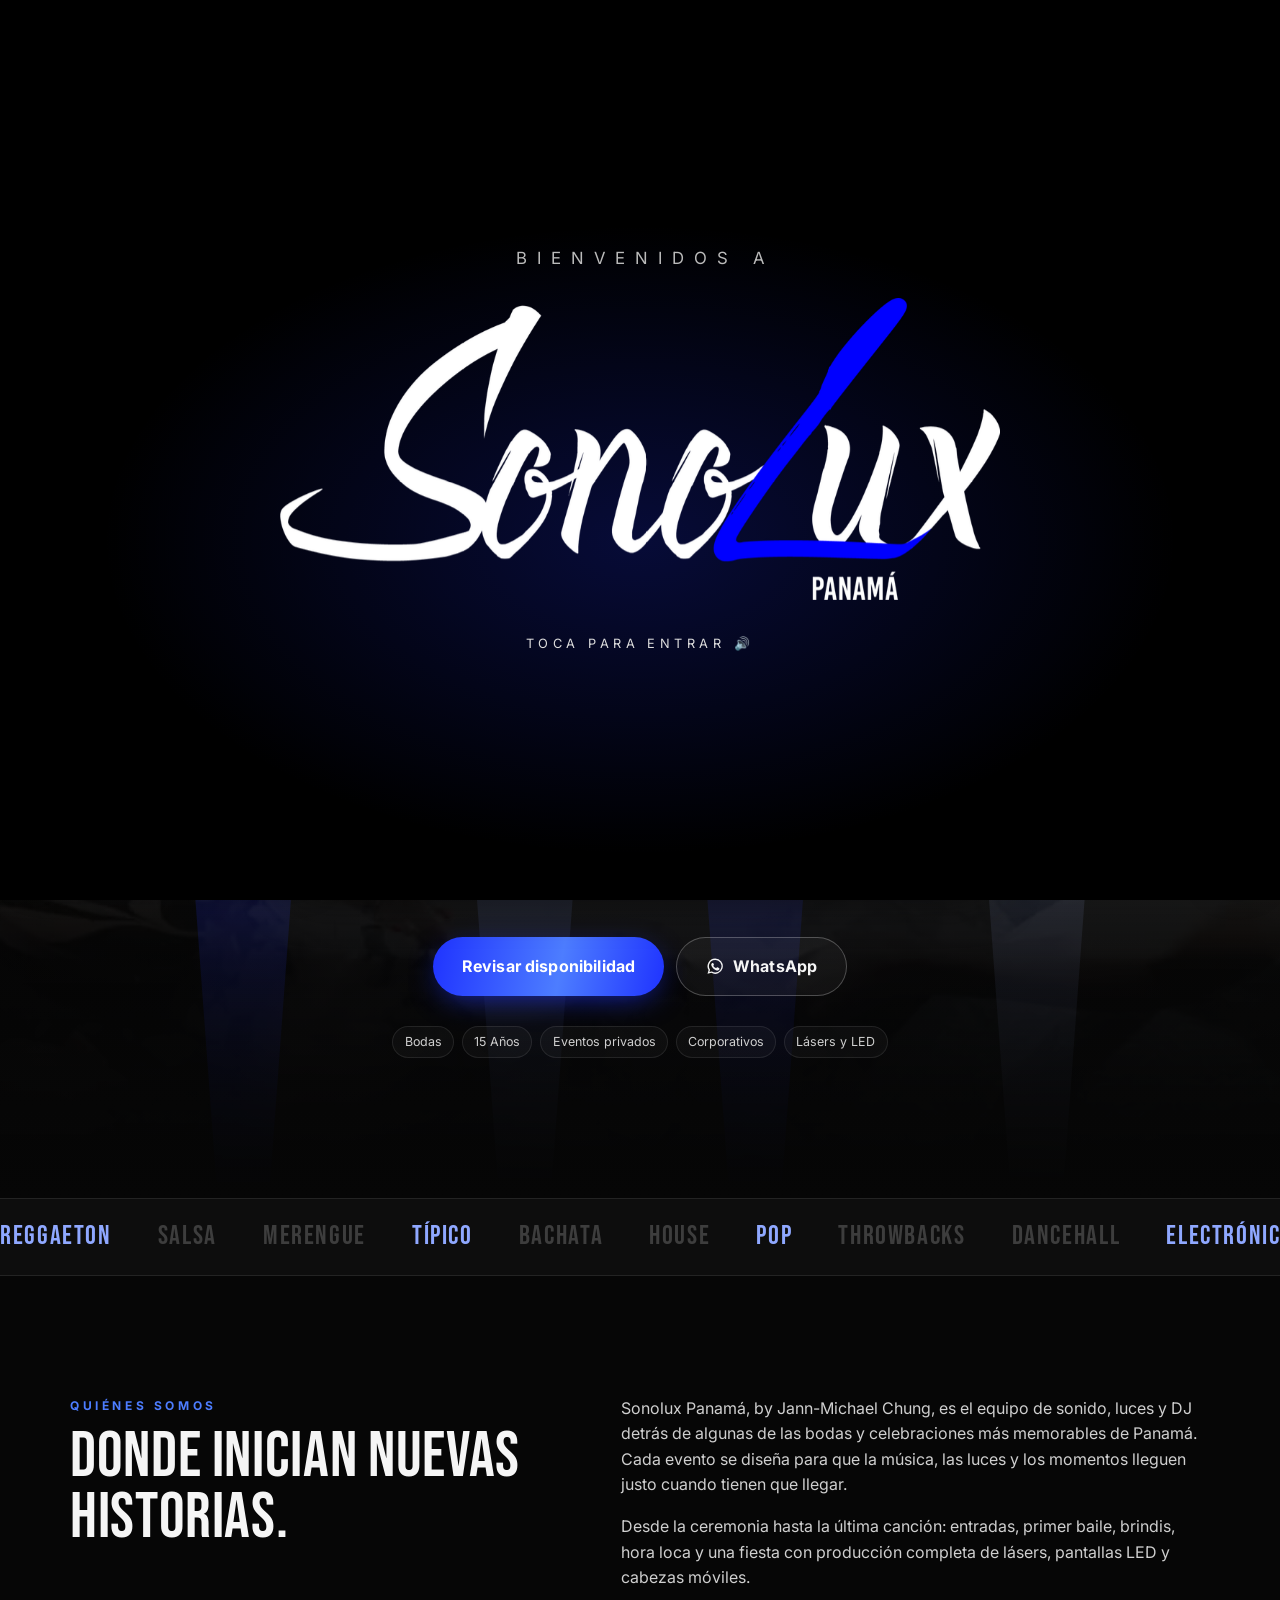
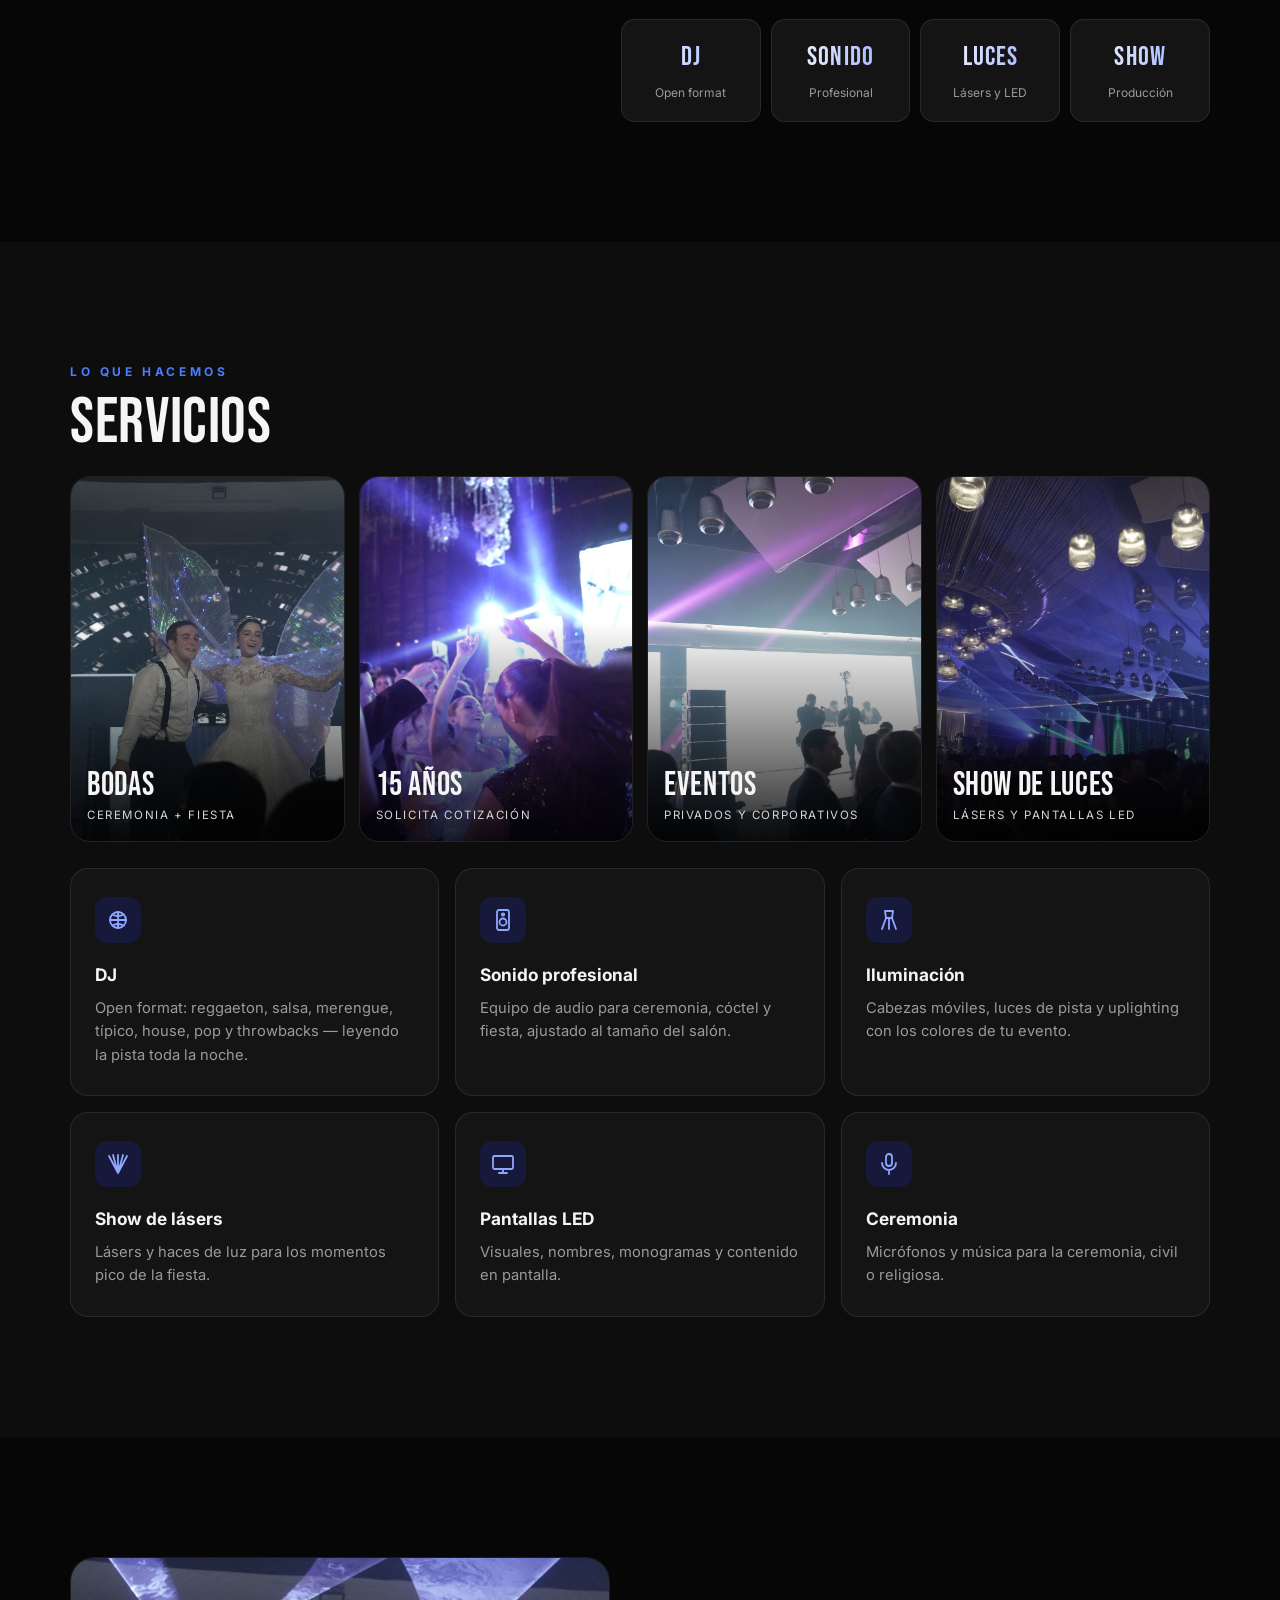
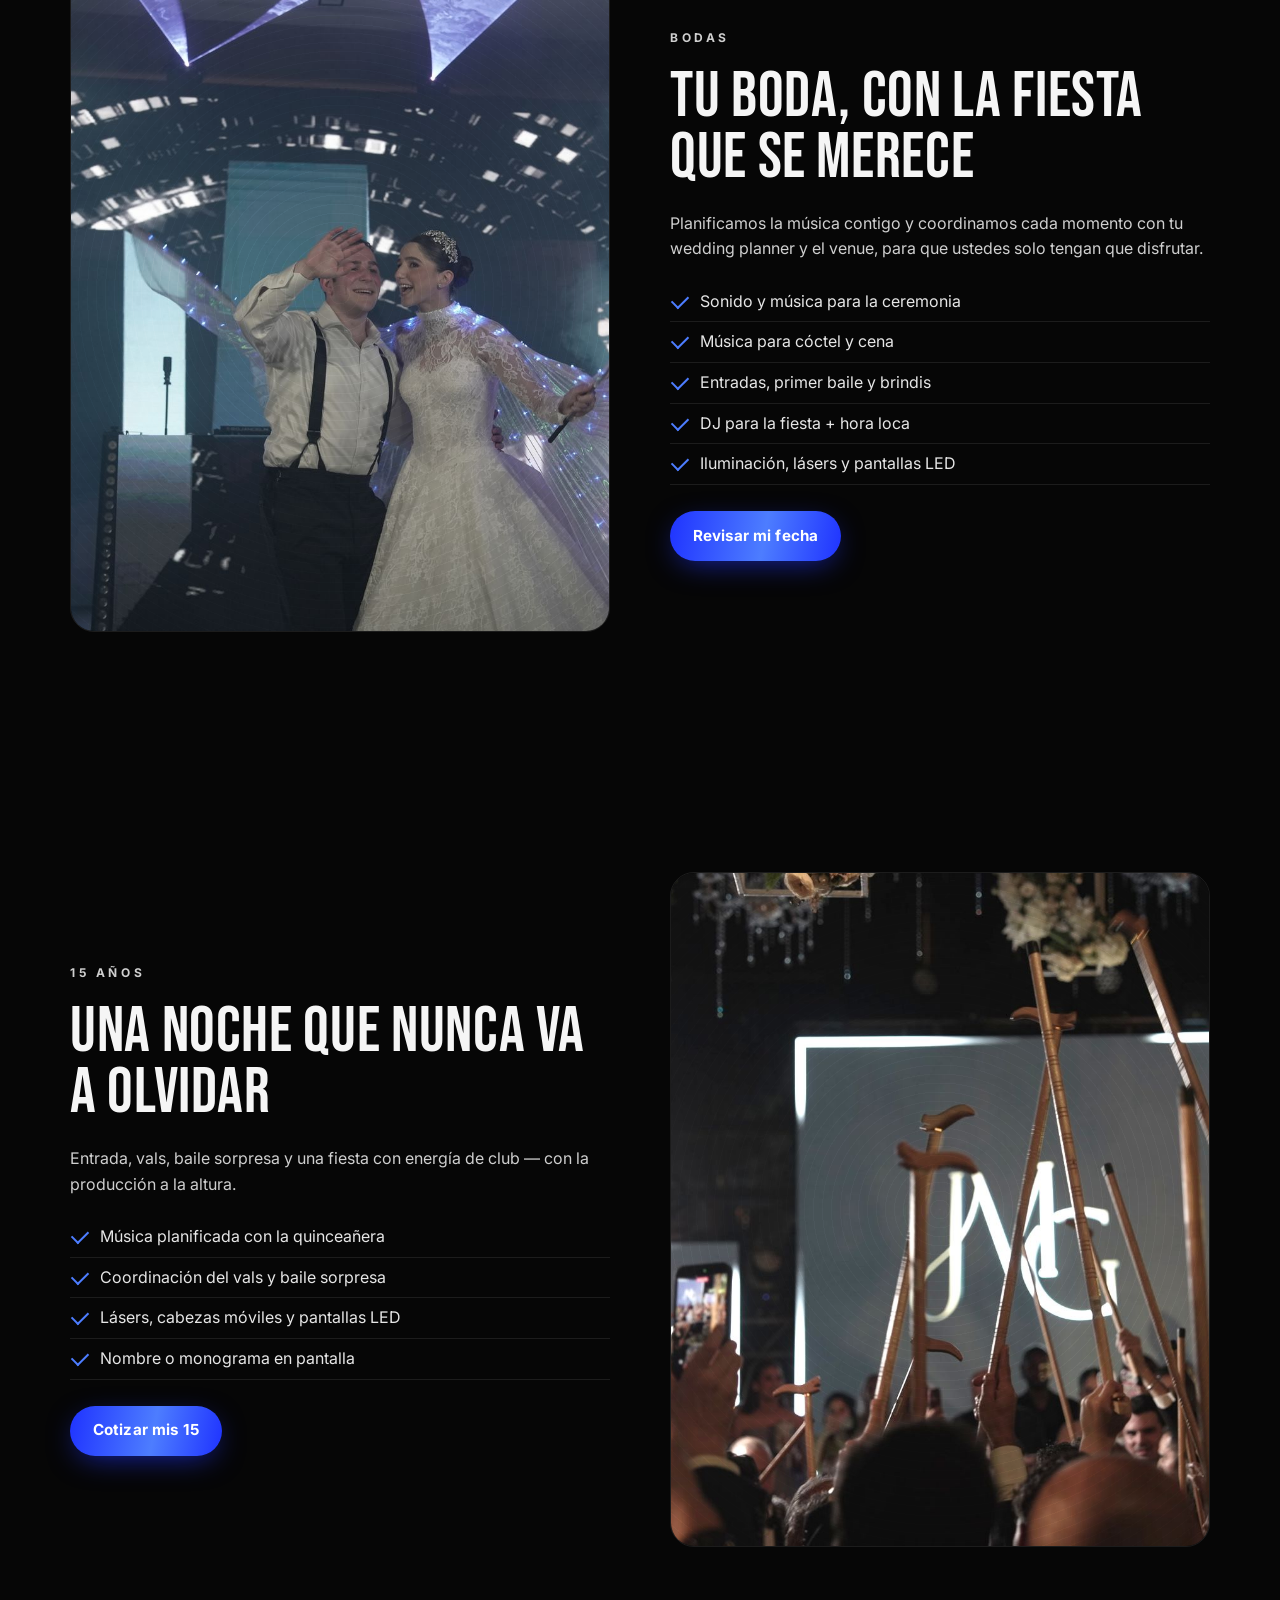
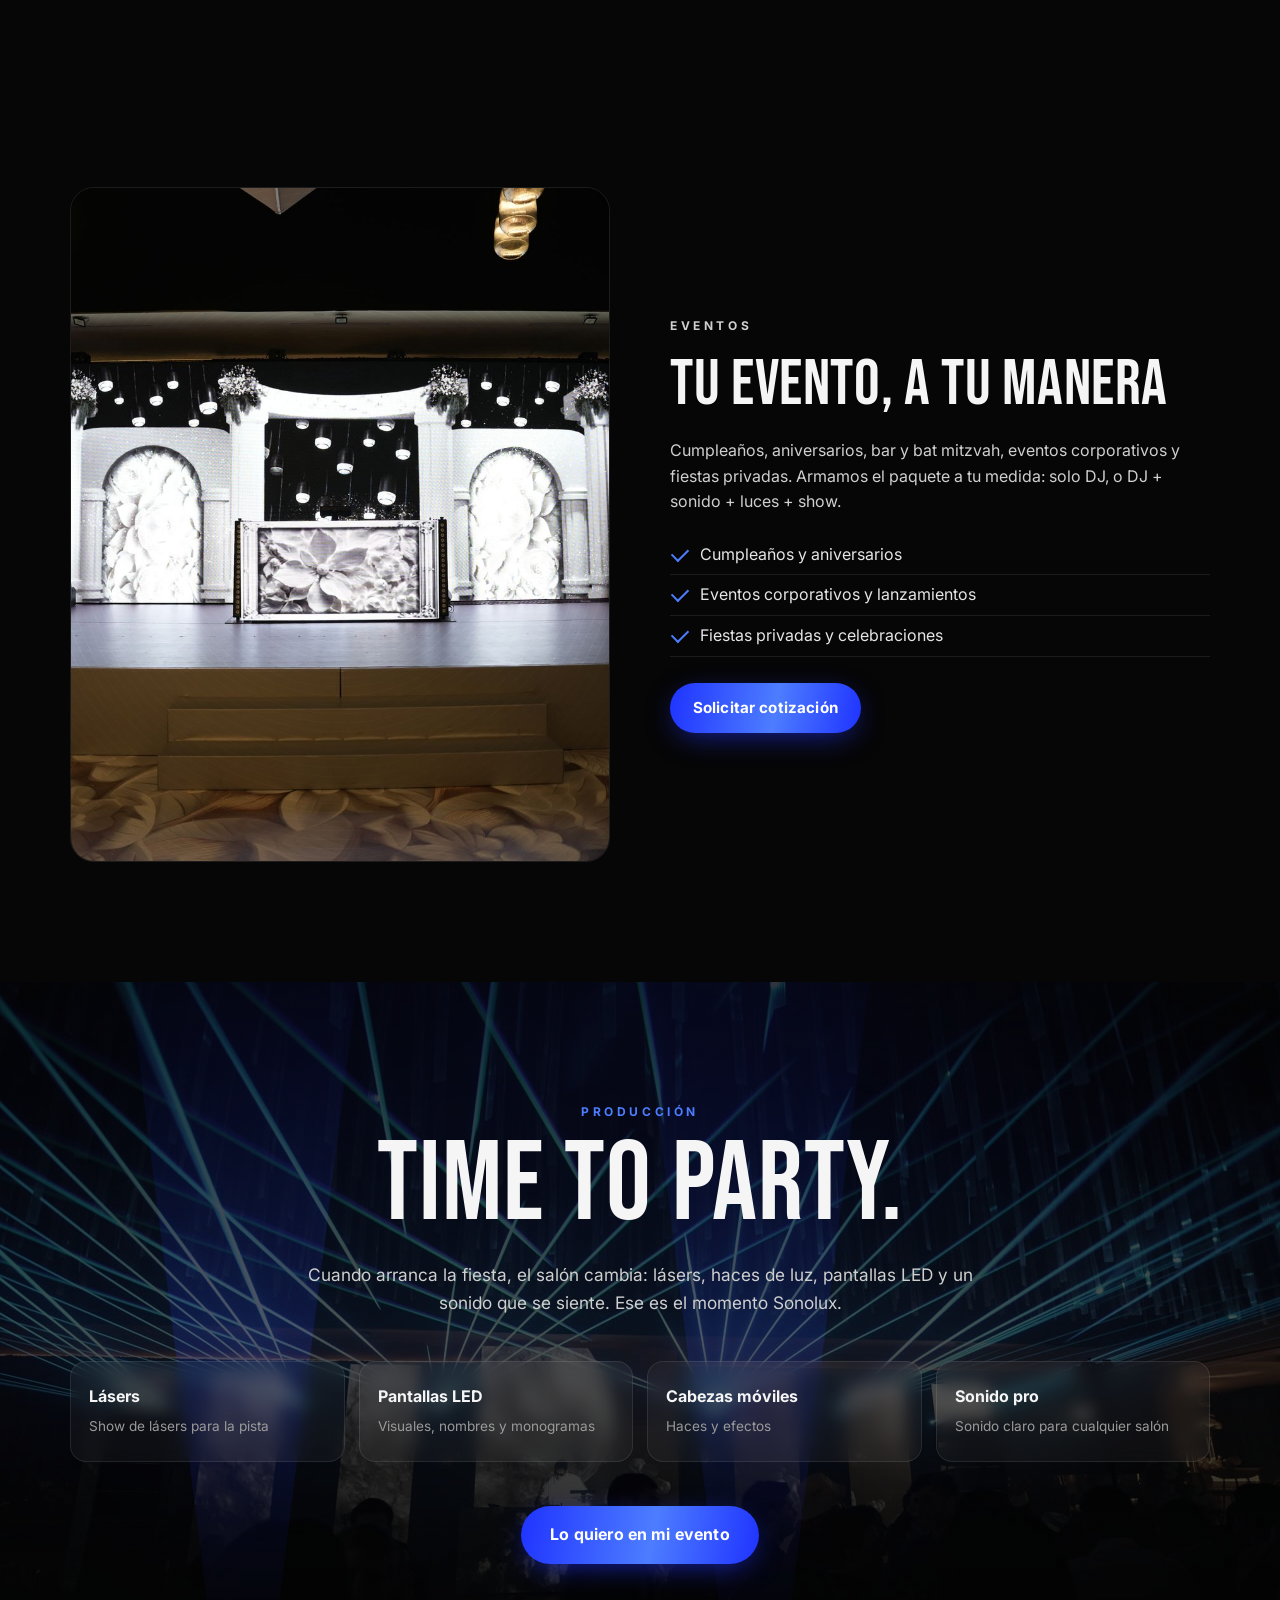
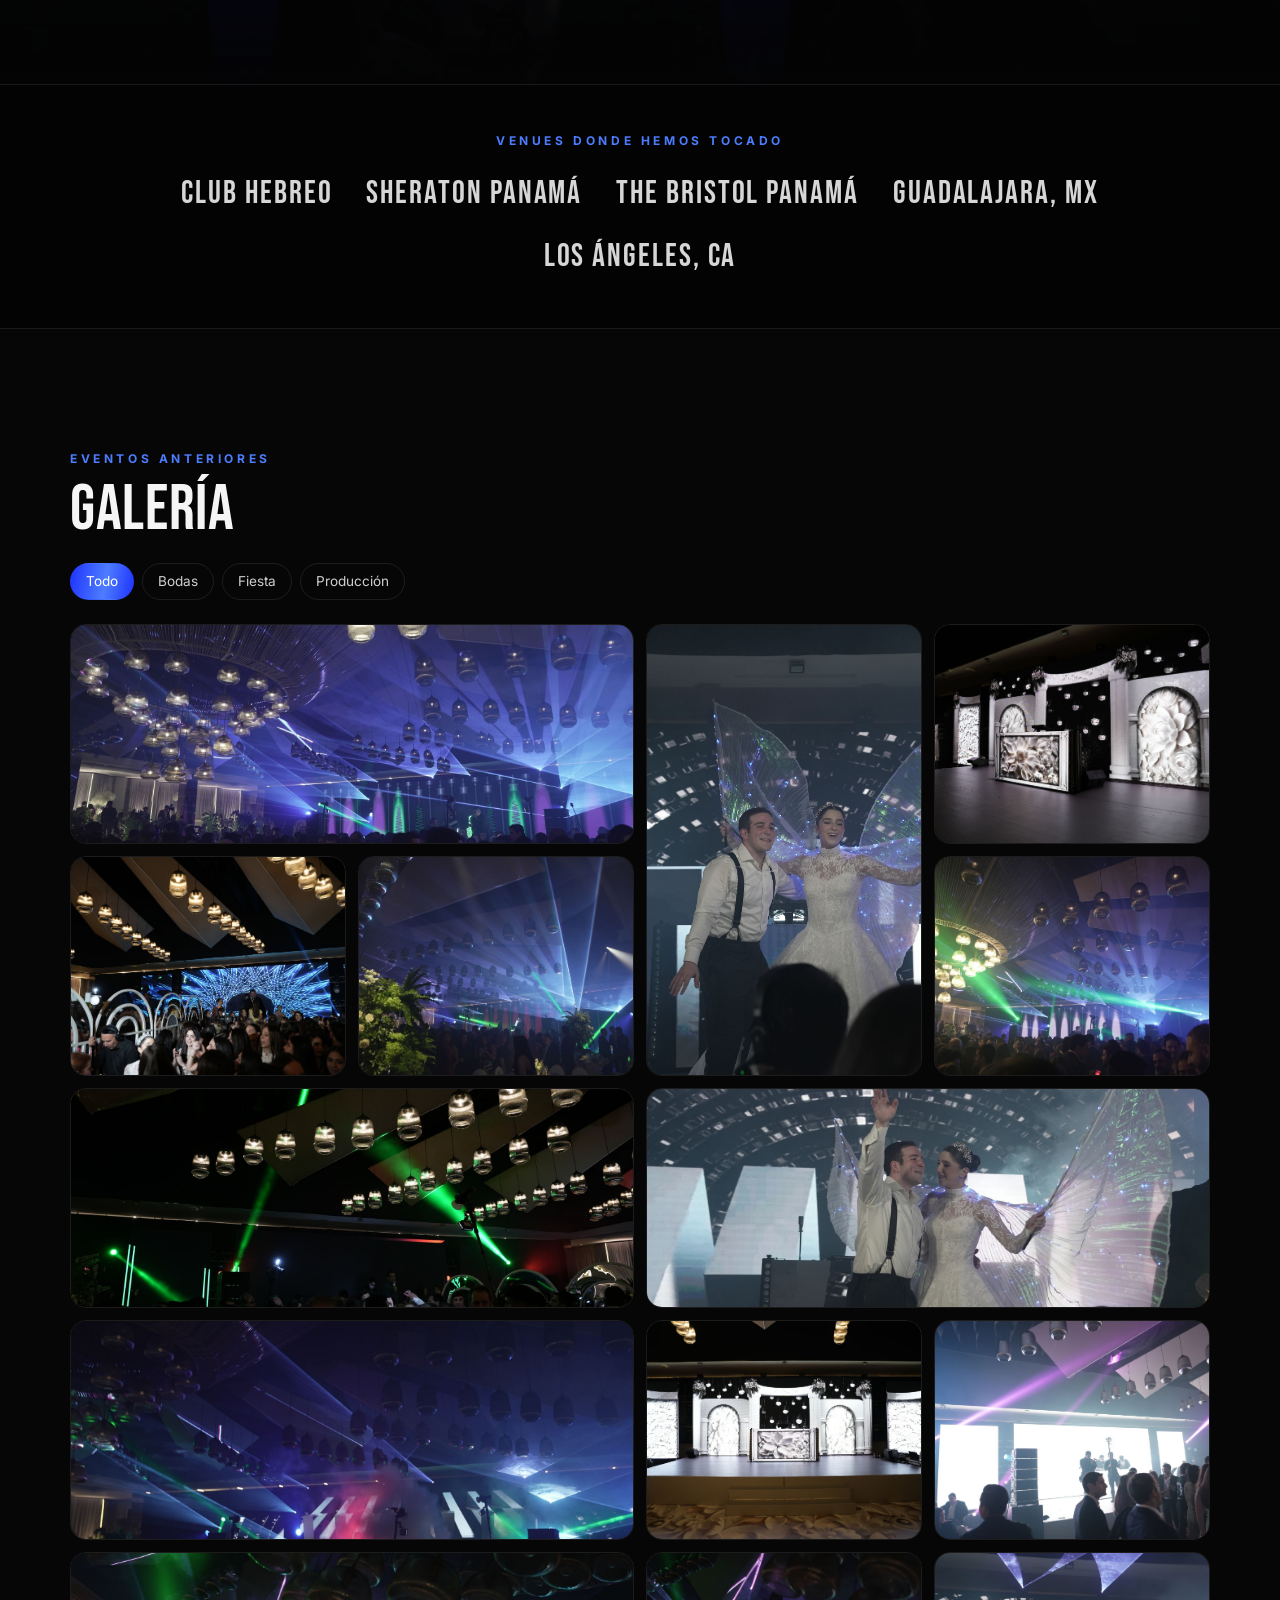
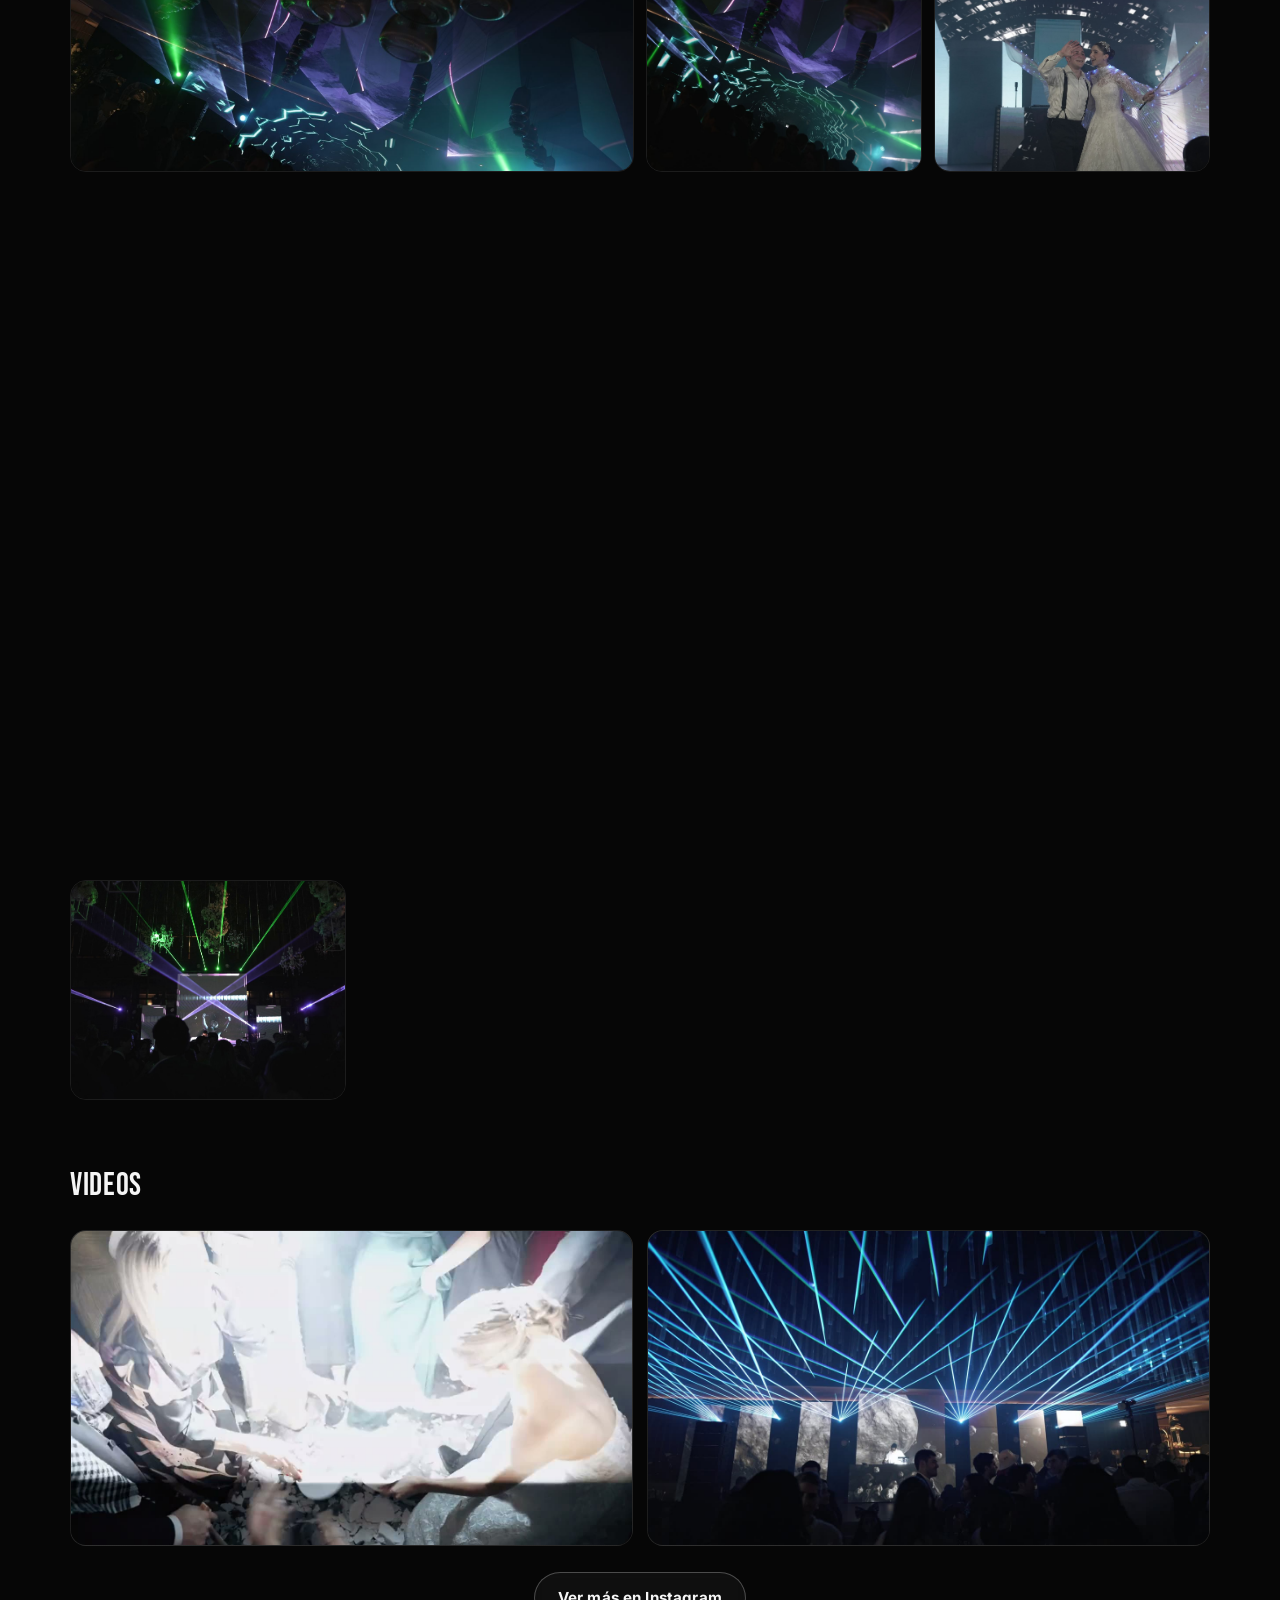
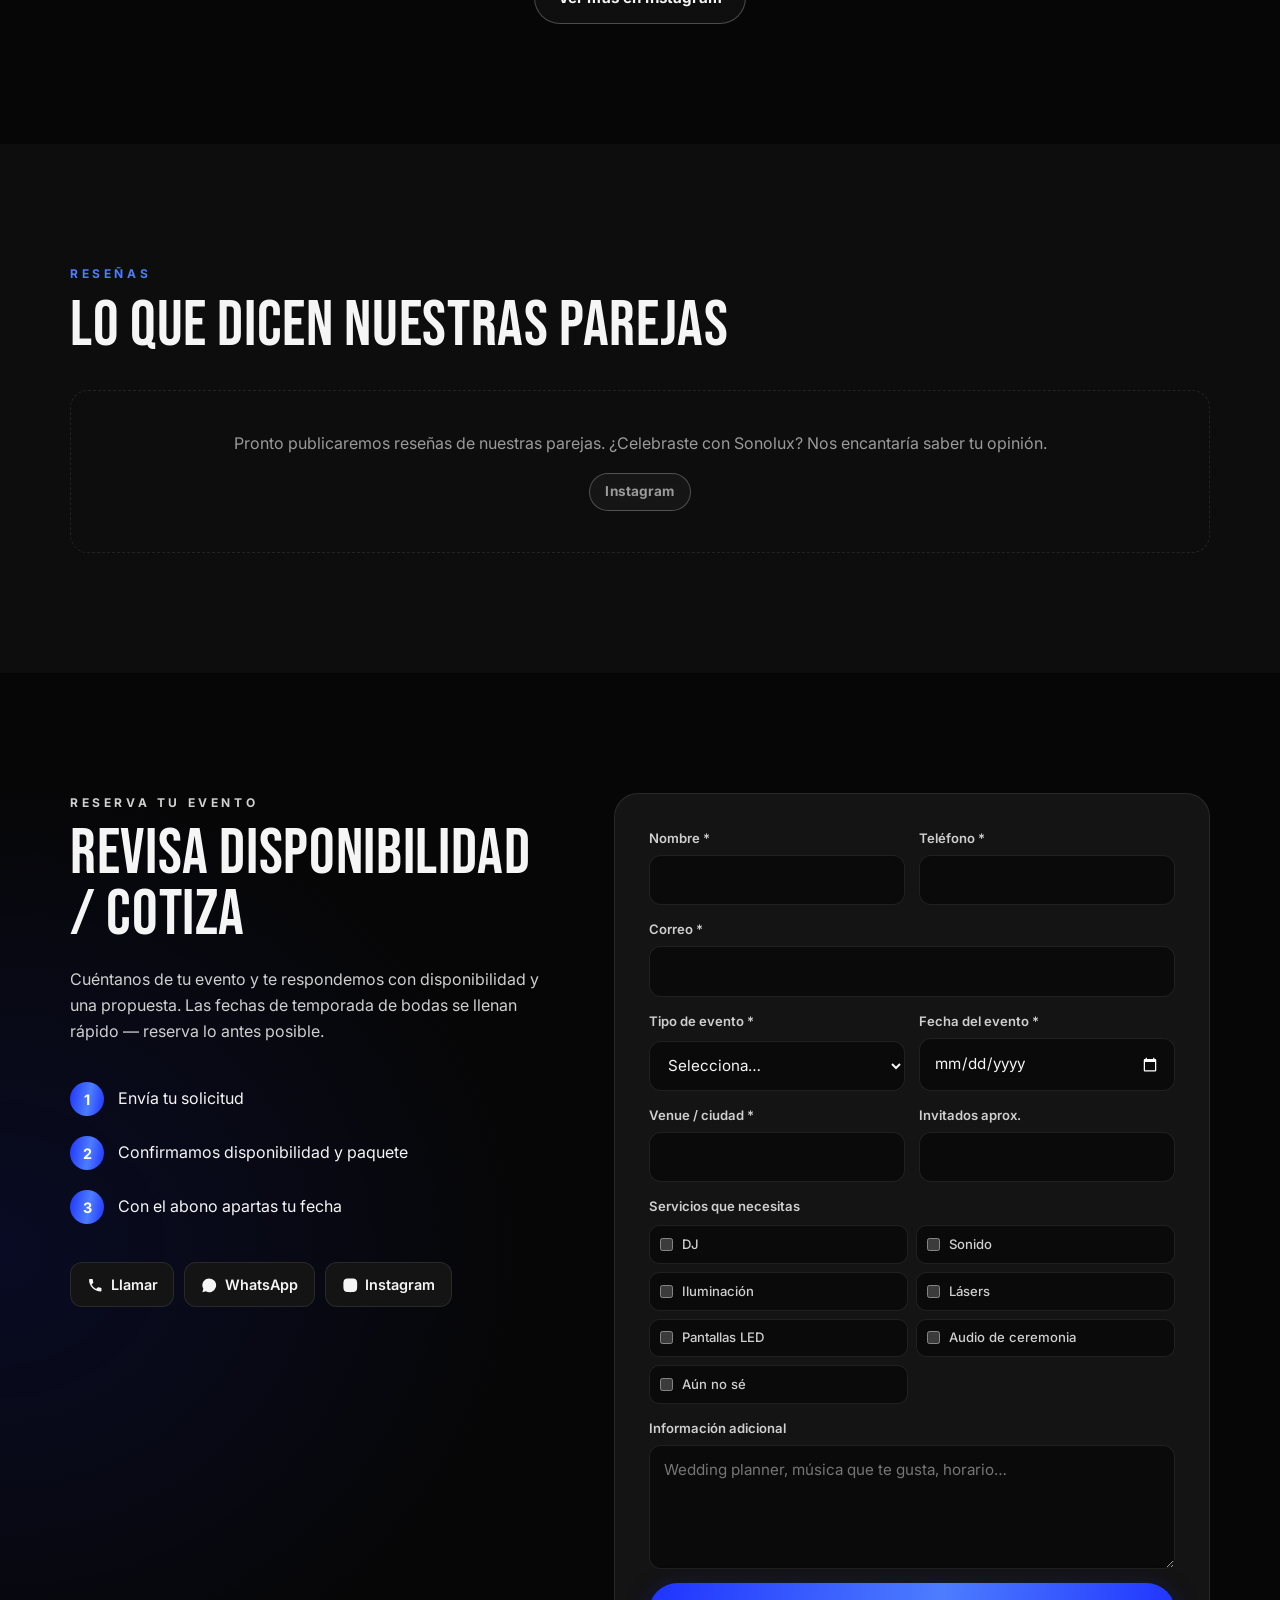
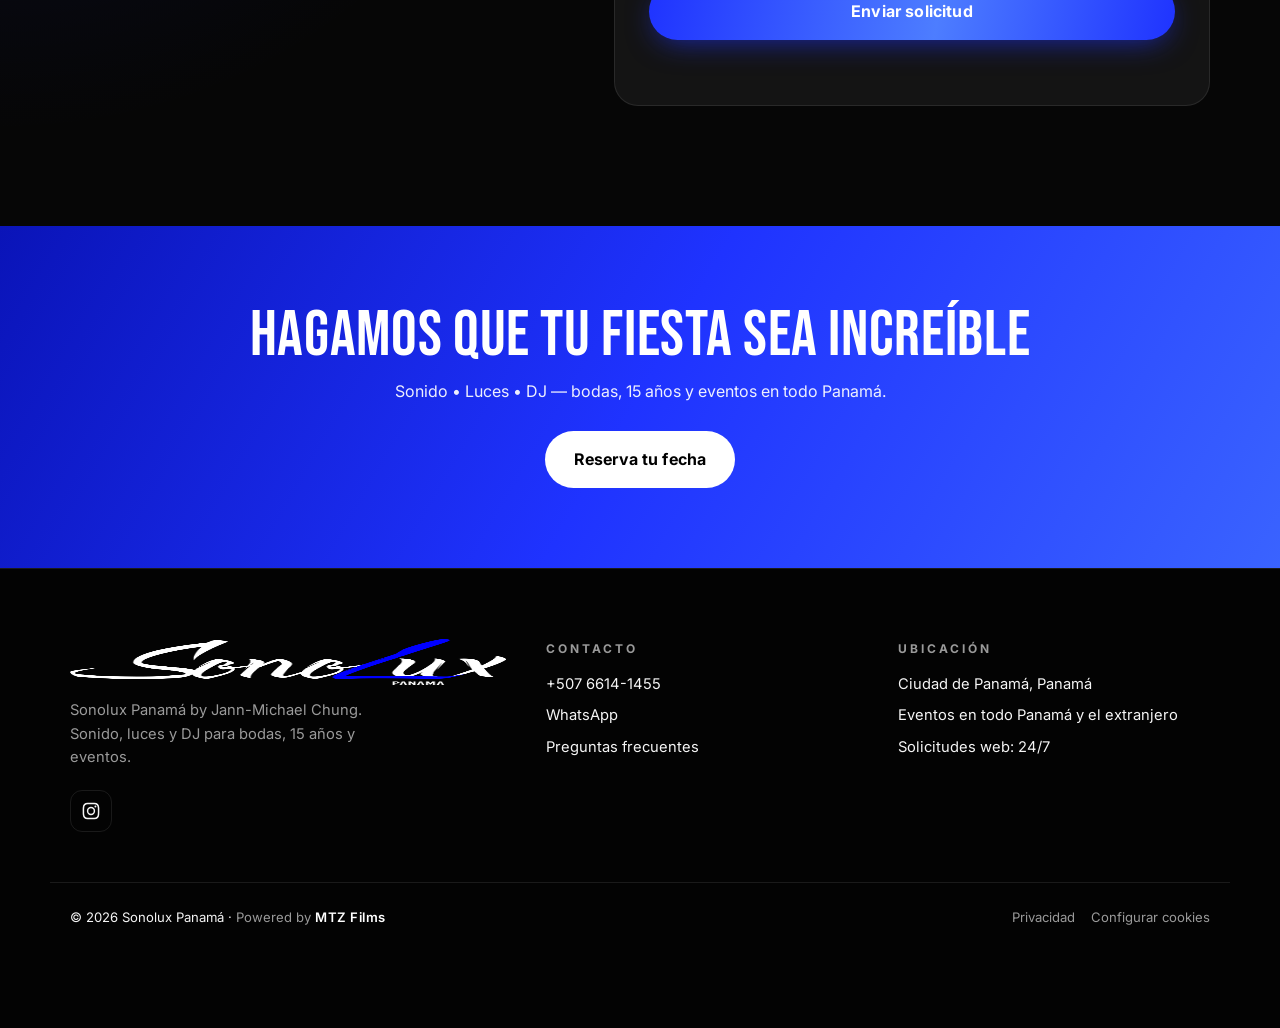
==== index.html @ d077e758 "Sitio web Sonolux Panamá v1 Co-Authored-By: Claude Opus 5.5 <noreply@anthropic.com>" ====
<!doctype html>
<html lang="es">
<head>
<meta charset="utf-8">
<meta name="viewport" content="width=device-width, initial-scale=1">
<title>Sonolux Panamá | DJ, Sonido y Luces para Bodas, 15 Años y Eventos</title>
<meta name="description" content="Sonolux Panamá by Jann-Michael Chung — DJ, sonido profesional, iluminación, lásers y pantallas LED para bodas, 15 años y eventos en Panamá. Reserva tu fecha.">
<link rel="canonical" href="https://sonoluxpanama.com/">
<link rel="icon" href="favicon.png" type="image/png">
<link rel="apple-touch-icon" href="apple-touch-icon.png">
<meta property="og:type" content="website">
<meta property="og:site_name" content="Sonolux Panamá">
<meta property="og:title" content="Sonolux Panamá | DJ, Sonido y Luces">
<meta property="og:description" content="Hacemos que tu fiesta sea increíble. Sonido | Luces | DJ para bodas, 15 años y eventos en Panamá.">
<meta property="og:image" content="https://sonoluxpanama.com/media/gallery/laser-show.jpg">
<meta name="twitter:card" content="summary_large_image">
<meta name="theme-color" content="#000000">
<link rel="preconnect" href="https://fonts.googleapis.com">
<link rel="preconnect" href="https://fonts.gstatic.com" crossorigin>
<link href="https://fonts.googleapis.com/css2?family=Bebas+Neue&family=Inter:wght@400;500;600;700;800&display=swap" rel="stylesheet">
<link rel="stylesheet" href="styles.css">
</head>
<body class="intro-on">

<!-- ============ INTRO ============ -->
<div class="intro" id="intro" aria-hidden="true">
  <div class="intro-inner">
    <p class="intro-welcome" data-en="Welcome to">Bienvenidos a</p>
    <img class="intro-logo" src="media/logo.png" alt="">
    <p class="intro-tap" id="introTap" data-en="Tap to enter 🔊" hidden>Toca para entrar 🔊</p>
  </div>
</div>

<!-- ============ HEADER ============ -->
<header class="nav" id="nav">
  <a href="#top" class="brand" aria-label="Sonolux Panamá"><img class="logo-img" src="media/logo.png" alt="Sonolux Panamá"></a>
  <nav class="nav-links" id="navLinks">
    <a href="#services" data-en="Services">Servicios</a>
    <a href="#weddings" data-en="Weddings">Bodas</a>
    <a href="#quince" data-en="Sweet 15">15 Años</a>
    <a href="#show" data-en="Light show">Show de luces</a>
    <a href="#gallery" data-en="Gallery">Galería</a>
    <a href="faq.html" data-en="FAQ">Preguntas</a>
    <a href="#contact" data-en="Contact">Contacto</a>
  </nav>
  <div class="nav-actions">
    <button class="lang" id="langBtn" aria-label="Switch to English">EN</button>
    <a href="#quote" class="btn btn-sm btn-glow" data-en="Book your date">Reserva tu fecha</a>
    <button class="burger" id="burger" aria-label="Menú"><span></span><span></span><span></span></button>
  </div>
</header>

<main id="top">

<!-- ============ HERO ============ -->
<section class="hero">
  <video class="hero-media" src="media/hero.mp4" poster="media/hero.jpg" autoplay muted loop playsinline aria-hidden="true"></video>
  <div class="beams" aria-hidden="true">
    <span class="beam b1"></span><span class="beam b2"></span><span class="beam b3"></span><span class="beam b4"></span>
  </div>
  <div class="haze" aria-hidden="true"></div>
  <div class="hero-inner">
    <img class="hero-logo" src="media/logo.png" alt="Sonolux Panamá">
    <p class="eyebrow" data-en="Panama • Sound • Lights • DJ">Panamá • Sonido • Luces • DJ</p>
    <h1 class="hero-title">
      <span class="line" data-en="We make your">Hacemos que tu</span>
      <span class="line grad" data-en="party unforgettable.">fiesta sea increíble.</span>
    </h1>
    <p class="hero-copy" data-en="DJ, professional sound, lighting, lasers and LED screens for weddings, sweet 15s and events in Panama. The dance floor stays full from the first song to the last.">DJ, sonido profesional, iluminación, lásers y pantallas LED para bodas, 15 años y eventos en Panamá. La pista llena desde la primera canción hasta la última.</p>
    <div class="hero-cta">
      <a href="#quote" class="btn btn-glow btn-lg" data-en="Check availability">Revisar disponibilidad</a>
      <a href="#" class="btn btn-ghost btn-lg js-whatsapp"><svg viewBox="0 0 24 24" class="ic"><path d="M12 2a10 10 0 0 0-8.6 15.1L2 22l5-1.3A10 10 0 1 0 12 2Zm0 18.2a8.2 8.2 0 0 1-4.2-1.2l-.3-.2-3 .8.8-2.9-.2-.3A8.2 8.2 0 1 1 12 20.2Zm4.5-6.1c-.2-.1-1.5-.7-1.7-.8s-.4-.1-.6.1-.6.8-.8 1-.3.2-.5.1a6.7 6.7 0 0 1-3.3-2.9c-.3-.4.2-.4.7-1.3.1-.2 0-.3 0-.4l-.8-1.8c-.2-.5-.4-.4-.6-.4h-.5a1 1 0 0 0-.7.3 3 3 0 0 0-.9 2.2 5.2 5.2 0 0 0 1.1 2.7 11.8 11.8 0 0 0 4.5 4c1.7.7 2.3.8 3.2.6a2.7 2.7 0 0 0 1.8-1.2 2.2 2.2 0 0 0 .1-1.3c0-.1-.2-.2-.4-.3Z"/></svg>WhatsApp</a>
    </div>
    <ul class="hero-tags">
      <li data-en="Weddings">Bodas</li><li data-en="Sweet 15">15 Años</li><li data-en="Private events">Eventos privados</li><li data-en="Corporate">Corporativos</li><li data-en="Lasers & LED">Lásers y LED</li>
    </ul>
  </div>
  <div class="eq" aria-hidden="true"><i></i><i></i><i></i><i></i><i></i><i></i><i></i><i></i><i></i><i></i><i></i><i></i><i></i><i></i><i></i><i></i><i></i><i></i><i></i><i></i><i></i><i></i><i></i><i></i></div>
</section>

<!-- ============ MARQUEE ============ -->
<div class="marquee" aria-hidden="true">
  <div class="marquee-track">
    <span>Reggaeton</span><span>Salsa</span><span>Merengue</span><span>Típico</span><span>Bachata</span><span>House</span><span>Pop</span><span>Throwbacks</span><span>Dancehall</span><span>Electrónica</span><span>Hora Loca</span><span>Open Format</span>
    <span>Reggaeton</span><span>Salsa</span><span>Merengue</span><span>Típico</span><span>Bachata</span><span>House</span><span>Pop</span><span>Throwbacks</span><span>Dancehall</span><span>Electrónica</span><span>Hora Loca</span><span>Open Format</span>
  </div>
</div>

<!-- ============ ABOUT ============ -->
<section class="section about" id="about">
  <div class="wrap about-grid">
    <div>
      <p class="kicker" data-en="About us">Quiénes somos</p>
      <h2 class="h2" data-en="Where new stories begin.">Donde inician nuevas historias.</h2>
    </div>
    <div class="about-copy">
      <p data-en="Sonolux Panamá, by Jann-Michael Chung, is the sound, lighting and DJ team behind some of the most memorable weddings and celebrations in Panama. Every event is designed so the music, the lights and the moments land exactly when they should.">Sonolux Panamá, by Jann-Michael Chung, es el equipo de sonido, luces y DJ detrás de algunas de las bodas y celebraciones más memorables de Panamá. Cada evento se diseña para que la música, las luces y los momentos lleguen justo cuando tienen que llegar.</p>
      <p data-en="From the ceremony to the last song: entrances, first dance, toasts, crazy hour and a full-production party with lasers, LED screens and moving heads.">Desde la ceremonia hasta la última canción: entradas, primer baile, brindis, hora loca y una fiesta con producción completa de lásers, pantallas LED y cabezas móviles.</p>
      <ul class="pillars">
        <li><b>DJ</b><span data-en="Open format">Open format</span></li>
        <li><b data-en="Sound">Sonido</b><span data-en="Pro audio">Profesional</span></li>
        <li><b data-en="Lights">Luces</b><span data-en="Lasers & LED">Lásers y LED</span></li>
        <li><b data-en="Show">Show</b><span data-en="Full production">Producción</span></li>
      </ul>
    </div>
  </div>
</section>

<!-- ============ SERVICES ============ -->
<section class="section services" id="services">
  <div class="wrap">
    <p class="kicker" data-en="What we do">Lo que hacemos</p>
    <h2 class="h2" data-en="Services">Servicios</h2>
    <div class="svc-tiles">
      <a class="svc-tile reveal" href="#weddings">
        <img src="media/gallery/couple-wings.jpg" alt="" loading="lazy">
        <span class="svc-tile-txt"><b data-en="Weddings">Bodas</b><small data-en="Ceremony + party">Ceremonia + fiesta</small></span>
      </a>
      <a class="svc-tile reveal" href="#quince">
        <img src="media/gallery/crowd-led.jpg" alt="" loading="lazy">
        <span class="svc-tile-txt"><b data-en="Sweet 15">15 Años</b><small data-en="Request a quote">Solicita cotización</small></span>
      </a>
      <a class="svc-tile reveal" href="#private">
        <img src="media/gallery/purple-screen.jpg" alt="" loading="lazy">
        <span class="svc-tile-txt"><b data-en="Events">Eventos</b><small data-en="Private & corporate">Privados y corporativos</small></span>
      </a>
      <a class="svc-tile reveal" href="#show">
        <img src="media/gallery/laser-show.jpg" alt="" loading="lazy">
        <span class="svc-tile-txt"><b data-en="Light show">Show de luces</b><small data-en="Lasers & LED screens">Lásers y pantallas LED</small></span>
      </a>
    </div>
    <div class="svc-grid" id="svcGrid"><!-- rendered by script.js --></div>
  </div>
</section>

<!-- ============ WEDDINGS ============ -->
<section class="section feature wedding" id="weddings">
  <div class="wrap feature-grid">
    <div class="feature-visual has-img"><img src="media/gallery/couple-stage.jpg" alt="Novios bailando con show de luces Sonolux" loading="lazy"></div>
    <div class="feature-body">
      <p class="kicker" data-en="Weddings">Bodas</p>
      <h2 class="h2" data-en="Your wedding, with the party it deserves">Tu boda, con la fiesta que se merece</h2>
      <p data-en="We plan the music with you and coordinate every moment with your planner and venue, so you only have to enjoy it.">Planificamos la música contigo y coordinamos cada momento con tu wedding planner y el venue, para que ustedes solo tengan que disfrutar.</p>
      <ul class="checks">
        <li data-en="Ceremony sound and music">Sonido y música para la ceremonia</li>
        <li data-en="Cocktail hour and dinner music">Música para cóctel y cena</li>
        <li data-en="Entrances, first dance and toasts">Entradas, primer baile y brindis</li>
        <li data-en="DJ for the party + crazy hour">DJ para la fiesta + hora loca</li>
        <li data-en="Lighting, lasers and LED screens">Iluminación, lásers y pantallas LED</li>
      </ul>
      <a href="#quote" class="btn btn-glow" data-type="Boda" data-en="Check my date">Revisar mi fecha</a>
    </div>
  </div>
</section>

<!-- ============ QUINCE ============ -->
<section class="section feature" id="quince">
  <div class="wrap feature-grid reverse">
    <div class="feature-visual has-img"><img src="media/gallery/monogram.jpg" alt="Pista con monograma iluminado" loading="lazy"></div>
    <div class="feature-body">
      <p class="kicker" data-en="Sweet 15">15 Años</p>
      <h2 class="h2" data-en="A night she'll never forget">Una noche que nunca va a olvidar</h2>
      <p data-en="Grand entrance, waltz, surprise dance and a party with club energy — with the production to match.">Entrada, vals, baile sorpresa y una fiesta con energía de club — con la producción a la altura.</p>
      <ul class="checks">
        <li data-en="Music planned with the birthday girl">Música planificada con la quinceañera</li>
        <li data-en="Waltz and surprise dance coordination">Coordinación del vals y baile sorpresa</li>
        <li data-en="Lasers, moving heads and LED screens">Lásers, cabezas móviles y pantallas LED</li>
        <li data-en="Custom name or monogram on screen">Nombre o monograma en pantalla</li>
      </ul>
      <a href="#quote" class="btn btn-glow" data-type="15 Años" data-en="Quote my 15">Cotizar mis 15</a>
    </div>
  </div>
</section>

<!-- ============ PRIVATE ============ -->
<section class="section feature" id="private">
  <div class="wrap feature-grid">
    <div class="feature-visual has-img"><img src="media/gallery/stage-wide.jpg" alt="Montaje de cabina y escenario" loading="lazy"></div>
    <div class="feature-body">
      <p class="kicker" data-en="Events">Eventos</p>
      <h2 class="h2" data-en="Your event, your way">Tu evento, a tu manera</h2>
      <p data-en="Birthdays, anniversaries, bar & bat mitzvahs, corporate events and private parties. We build the package around you: DJ only, or DJ + sound + lighting + show.">Cumpleaños, aniversarios, bar y bat mitzvah, eventos corporativos y fiestas privadas. Armamos el paquete a tu medida: solo DJ, o DJ + sonido + luces + show.</p>
      <ul class="checks">
        <li data-en="Birthdays and anniversaries">Cumpleaños y aniversarios</li>
        <li data-en="Corporate events and launches">Eventos corporativos y lanzamientos</li>
        <li data-en="Private parties and celebrations">Fiestas privadas y celebraciones</li>
      </ul>
      <a href="#quote" class="btn btn-glow" data-type="Evento privado" data-en="Request a quote">Solicitar cotización</a>
    </div>
  </div>
</section>

<!-- ============ SHOW ============ -->
<section class="section nightlife" id="show">
  <video class="night-bg" src="media/lasers.mp4" poster="media/lasers.jpg" autoplay muted loop playsinline aria-hidden="true"></video>
  <div class="beams small" aria-hidden="true"><span class="beam b1"></span><span class="beam b3"></span></div>
  <div class="wrap nightlife-inner">
    <p class="kicker" data-en="Production">Producción</p>
    <h2 class="h2 big" data-en="Time to party.">Time to party.</h2>
    <p class="lead" data-en="When the party starts, the room changes: lasers, beams, LED screens and sound that you feel. That's the Sonolux moment.">Cuando arranca la fiesta, el salón cambia: lásers, haces de luz, pantallas LED y un sonido que se siente. Ese es el momento Sonolux.</p>
    <div class="night-grid">
      <div class="night-card"><b data-en="Lasers">Lásers</b><span data-en="Laser show for the dance floor">Show de lásers para la pista</span></div>
      <div class="night-card"><b data-en="LED screens">Pantallas LED</b><span data-en="Visuals, names and monograms">Visuales, nombres y monogramas</span></div>
      <div class="night-card"><b data-en="Moving heads">Cabezas móviles</b><span data-en="Beams and effects">Haces y efectos</span></div>
      <div class="night-card"><b data-en="Pro sound">Sonido pro</b><span data-en="Clear sound for any room">Sonido claro para cualquier salón</span></div>
    </div>
    <a href="#quote" class="btn btn-glow btn-lg" data-type="Show de luces" data-en="I want this at my event">Lo quiero en mi evento</a>
  </div>
</section>

<!-- ============ VENUES ============ -->
<section class="venues">
  <div class="wrap">
    <p class="kicker" data-en="Venues where we've played">Venues donde hemos tocado</p>
    <ul class="venue-list">
      <li>Club Hebreo</li><li>Sheraton Panamá</li><li>The Bristol Panamá</li><li data-en="Guadalajara, MX">Guadalajara, MX</li><li data-en="Los Angeles, CA">Los Ángeles, CA</li>
    </ul>
  </div>
</section>

<!-- ============ GALLERY ============ -->
<section class="section gallery" id="gallery">
  <div class="wrap">
    <p class="kicker" data-en="Previous events">Eventos anteriores</p>
    <h2 class="h2" data-en="Gallery">Galería</h2>
    <div class="filters" id="filters">
      <button class="chip active" data-f="all" data-en="All">Todo</button>
      <button class="chip" data-f="wedding" data-en="Weddings">Bodas</button>
      <button class="chip" data-f="party" data-en="Party">Fiesta</button>
      <button class="chip" data-f="production" data-en="Production">Producción</button>
    </div>
    <div class="gal-grid" id="galGrid"><!-- rendered by script.js --></div>

    <h3 class="h3" data-en="Videos">Videos</h3>
    <div class="vid-grid" id="vidGrid"><!-- rendered by script.js --></div>
    <div class="ig-more"><a href="#" class="btn btn-ghost js-instagram" target="_blank" rel="noopener" data-en="See more on Instagram">Ver más en Instagram</a></div>
  </div>
</section>

<!-- ============ TESTIMONIALS ============ -->
<section class="section reviews" id="reviews">
  <div class="wrap">
    <p class="kicker" data-en="Testimonials">Reseñas</p>
    <h2 class="h2" data-en="What our couples say">Lo que dicen nuestras parejas</h2>
    <div class="rev-grid" id="revGrid"><!-- rendered by script.js --></div>
  </div>
</section>

<!-- ============ QUOTE FORM ============ -->
<section class="section quote" id="quote">
  <div class="wrap quote-grid">
    <div class="quote-intro">
      <p class="kicker" data-en="Book your event">Reserva tu evento</p>
      <h2 class="h2" data-en="Check availability / Request a quote">Revisa disponibilidad / Cotiza</h2>
      <p data-en="Tell us about your event and we'll get back to you with availability and a proposal. Wedding-season dates fill up fast — book as early as you can.">Cuéntanos de tu evento y te respondemos con disponibilidad y una propuesta. Las fechas de temporada de bodas se llenan rápido — reserva lo antes posible.</p>
      <ul class="quote-steps">
        <li><b>1</b><span data-en="Send your request">Envía tu solicitud</span></li>
        <li><b>2</b><span data-en="We confirm availability & package">Confirmamos disponibilidad y paquete</span></li>
        <li><b>3</b><span data-en="Deposit locks your date">Con el abono apartas tu fecha</span></li>
      </ul>
      <div class="quick-contact">
        <a href="#" class="qc js-call"><svg viewBox="0 0 24 24" class="ic"><path d="M6.6 10.8a15.1 15.1 0 0 0 6.6 6.6l2.2-2.2a1 1 0 0 1 1-.2 11.4 11.4 0 0 0 3.6.6 1 1 0 0 1 1 1V20a1 1 0 0 1-1 1A17 17 0 0 1 3 4a1 1 0 0 1 1-1h3.5a1 1 0 0 1 1 1c0 1.2.2 2.4.6 3.6a1 1 0 0 1-.3 1Z"/></svg><span data-en="Call">Llamar</span></a>
        <a href="#" class="qc js-whatsapp"><svg viewBox="0 0 24 24" class="ic"><path d="M12 2a10 10 0 0 0-8.6 15.1L2 22l5-1.3A10 10 0 1 0 12 2Zm4.5 12.1c-.2-.1-1.5-.7-1.7-.8s-.4-.1-.6.1-.6.8-.8 1-.3.2-.5.1a6.7 6.7 0 0 1-3.3-2.9c-.3-.4.2-.4.7-1.3.1-.2 0-.3 0-.4l-.8-1.8c-.2-.5-.4-.4-.6-.4h-.5a1 1 0 0 0-.7.3 3 3 0 0 0-.9 2.2 5.2 5.2 0 0 0 1.1 2.7 11.8 11.8 0 0 0 4.5 4c1.7.7 2.3.8 3.2.6a2.7 2.7 0 0 0 1.8-1.2 2.2 2.2 0 0 0 .1-1.3c0-.1-.2-.2-.4-.3Z"/></svg><span>WhatsApp</span></a>
        <a href="#" class="qc js-instagram" target="_blank" rel="noopener"><svg viewBox="0 0 24 24" class="ic"><path d="M12 7a5 5 0 1 0 0 10 5 5 0 0 0 0-10Zm0 8.2a3.2 3.2 0 1 1 0-6.4 3.2 3.2 0 0 1 0 6.4ZM17.3 5.5a1.2 1.2 0 1 0 0 2.4 1.2 1.2 0 0 0 0-2.4ZM12 2c-2.7 0-3.1 0-4.1.1C4.3 2.2 2.2 4.3 2.1 7.9 2 8.9 2 9.3 2 12s0 3.1.1 4.1c.1 3.6 2.2 5.7 5.8 5.8 1 .1 1.4.1 4.1.1s3.1 0 4.1-.1c3.6-.1 5.7-2.2 5.8-5.8.1-1 .1-1.4.1-4.1s0-3.1-.1-4.1c-.1-3.6-2.2-5.7-5.8-5.8C15.1 2 14.7 2 12 2Z"/></svg><span>Instagram</span></a>
      </div>
    </div>

    <form class="qform" id="quoteForm" novalidate>
      <div class="row2">
        <label><span data-en="Name *">Nombre *</span><input name="name" required autocomplete="name"></label>
        <label><span data-en="Phone *">Teléfono *</span><input name="phone" type="tel" required autocomplete="tel"></label>
      </div>
      <label><span data-en="Email *">Correo *</span><input name="email" type="email" required autocomplete="email"></label>
      <div class="row2">
        <label><span data-en="Event type *">Tipo de evento *</span>
          <select name="event_type" id="eventType" required>
            <option value="" data-en="Select…">Selecciona…</option>
            <option value="Boda" data-en="Wedding">Boda</option>
            <option value="15 Años" data-en="Sweet 15">15 Años</option>
            <option value="Cumpleaños" data-en="Birthday">Cumpleaños</option>
            <option value="Evento privado" data-en="Private event">Evento privado</option>
            <option value="Evento corporativo" data-en="Corporate event">Evento corporativo</option>
            <option value="Show de luces" data-en="Light show only">Solo show de luces</option>
            <option value="Otro" data-en="Other">Otro</option>
          </select>
        </label>
        <label><span data-en="Event date *">Fecha del evento *</span><input name="event_date" type="date" required></label>
      </div>
      <div class="row2">
        <label><span data-en="Venue / city *">Venue / ciudad *</span><input name="venue_city" required></label>
        <label><span data-en="Est. guest count">Invitados aprox.</span><input name="guest_count" type="number" min="1" inputmode="numeric"></label>
      </div>
      <fieldset>
        <legend data-en="Services needed">Servicios que necesitas</legend>
        <div class="checkgrid" id="svcChecks"><!-- rendered by script.js --></div>
      </fieldset>
      <label><span data-en="Additional information">Información adicional</span><textarea name="message" rows="4" data-ph-en="Wedding planner, music you love, schedule…" placeholder="Wedding planner, música que te gusta, horario…"></textarea></label>
      <input type="text" name="_honey" class="hp" tabindex="-1" autocomplete="off">
      <button class="btn btn-glow btn-lg btn-block" type="submit" data-en="Send request">Enviar solicitud</button>
      <p class="form-msg" id="formMsg" role="status"></p>
    </form>
  </div>
</section>

<!-- ============ CTA ============ -->
<section class="cta-band">
  <div class="wrap">
    <h2 class="h2" data-en="Let's make your party unforgettable">Hagamos que tu fiesta sea increíble</h2>
    <p data-en="Sound • Lights • DJ — weddings, sweet 15s and events across Panama.">Sonido • Luces • DJ — bodas, 15 años y eventos en todo Panamá.</p>
    <a href="#quote" class="btn btn-light btn-lg" data-en="Book your date">Reserva tu fecha</a>
  </div>
</section>

</main>

<!-- ============ FOOTER / CONTACT ============ -->
<footer class="footer" id="contact">
  <div class="wrap foot-grid">
    <div>
      <a href="#top" class="brand"><img class="logo-img" src="media/logo.png" alt="Sonolux Panamá"></a>
      <p class="muted" data-en="Sonolux Panamá by Jann-Michael Chung. Sound, lights and DJ for weddings, sweet 15s and events.">Sonolux Panamá by Jann-Michael Chung. Sonido, luces y DJ para bodas, 15 años y eventos.</p>
      <div class="socials" id="socials"></div>
    </div>
    <div>
      <h4 data-en="Contact">Contacto</h4>
      <ul class="foot-list">
        <li><a href="#" class="js-call js-phone-text">Teléfono</a></li>
        <li><a href="#" class="js-whatsapp">WhatsApp</a></li>
        <li><a href="#" class="js-email js-email-text">Email</a></li>
        <li><a href="faq.html" data-en="FAQ">Preguntas frecuentes</a></li>
      </ul>
    </div>
    <div>
      <h4 data-en="Location">Ubicación</h4>
      <ul class="foot-list">
        <li data-en="Panama City, Panama">Ciudad de Panamá, Panamá</li>
        <li data-en="Events across Panama and abroad">Eventos en todo Panamá y el extranjero</li>
        <li data-en="Web requests: 24/7">Solicitudes web: 24/7</li>
      </ul>
    </div>
  </div>
  <div class="wrap foot-bottom">
    <span>© <span id="year"></span> Sonolux Panamá · <span class="powered">Powered by <b>MTZ Films</b></span></span>
    <span class="foot-legal"><a href="privacy.html" data-en="Privacy">Privacidad</a><button type="button" class="js-cookie-settings" data-en="Cookie settings">Configurar cookies</button></span>
  </div>
</footer>

<!-- Floating actions -->
<div class="fab">
  <button type="button" class="fab-btn to-top" id="toTop" aria-label="Subir"><svg viewBox="0 0 24 24" class="ic" fill="none" stroke="currentColor" stroke-width="2.5" stroke-linecap="round" stroke-linejoin="round"><path d="M12 19V5M5 12l7-7 7 7"/></svg></button>
  <a href="#" class="fab-btn wa js-whatsapp" aria-label="WhatsApp"><svg viewBox="0 0 24 24" class="ic"><path d="M12 2a10 10 0 0 0-8.6 15.1L2 22l5-1.3A10 10 0 1 0 12 2Zm4.5 12.1c-.2-.1-1.5-.7-1.7-.8s-.4-.1-.6.1-.6.8-.8 1-.3.2-.5.1a6.7 6.7 0 0 1-3.3-2.9c-.3-.4.2-.4.7-1.3.1-.2 0-.3 0-.4l-.8-1.8c-.2-.5-.4-.4-.6-.4h-.5a1 1 0 0 0-.7.3 3 3 0 0 0-.9 2.2 5.2 5.2 0 0 0 1.1 2.7 11.8 11.8 0 0 0 4.5 4c1.7.7 2.3.8 3.2.6a2.7 2.7 0 0 0 1.8-1.2 2.2 2.2 0 0 0 .1-1.3c0-.1-.2-.2-.4-.3Z"/></svg></a>
  <a href="#" class="fab-btn call js-call" aria-label="Llamar"><svg viewBox="0 0 24 24" class="ic"><path d="M6.6 10.8a15.1 15.1 0 0 0 6.6 6.6l2.2-2.2a1 1 0 0 1 1-.2 11.4 11.4 0 0 0 3.6.6 1 1 0 0 1 1 1V20a1 1 0 0 1-1 1A17 17 0 0 1 3 4a1 1 0 0 1 1-1h3.5a1 1 0 0 1 1 1c0 1.2.2 2.4.6 3.6a1 1 0 0 1-.3 1Z"/></svg></a>
</div>

<!-- Cookie notice -->
<div class="cookie" id="cookieBar" role="dialog" aria-label="Cookies" hidden>
  <p><span data-en="We only use essential storage to remember your language and music settings.">Solo usamos almacenamiento esencial para recordar tu idioma y la música.</span> <a href="privacy.html#cookies" data-en="Learn more">Más info</a></p>
  <div class="cookie-btns">
    <button type="button" class="btn btn-sm btn-glow" id="cookieOk" data-en="Got it">Entendido</button>
  </div>
</div>

<!-- Music player -->
<audio id="bgMusic" src="media/music.mp3" loop preload="auto"></audio>
<div class="player" id="player">
  <button class="pl-btn" id="plToggle" aria-label="Música">
    <svg class="ic pl-play" viewBox="0 0 24 24"><path d="M8 5v14l11-7z"/></svg>
    <svg class="ic pl-pause" viewBox="0 0 24 24"><path d="M6 5h4v14H6zM14 5h4v14h-4z"/></svg>
  </button>
  <div class="pl-info">
    <span class="pl-title">House – Flying</span>
    <span class="pl-artist">tape-echo · Pixabay</span>
  </div>
  <div class="pl-bars" aria-hidden="true"><i></i><i></i><i></i><i></i></div>
  <input class="pl-vol" id="plVol" type="range" min="0" max="1" step="0.05" value="0.6" aria-label="Volumen">
</div>

<!-- Lightbox -->
<div class="lightbox" id="lightbox" hidden><button class="lb-close" aria-label="Cerrar">×</button><button class="lb-nav lb-prev" aria-label="Anterior"><svg viewBox="0 0 24 24"><path d="M15 5l-7 7 7 7"/></svg></button><div class="lb-body" id="lbBody"></div><button class="lb-nav lb-next" aria-label="Siguiente"><svg viewBox="0 0 24 24"><path d="M9 5l7 7-7 7"/></svg></button><span class="lb-count" id="lbCount"></span></div>

<script src="script.js"></script>
</body>
</html>
---- styles.css ----
:root{
  --bg:#060606;
  --bg2:#0d0d0d;
  --card:#141414;
  --line:rgba(255,255,255,.09);
  --text:#f5f5f5;
  --muted:#9a9a9a;
  --pink:#ffffff;
  --violet:#bdbdbd;
  --cyan:#e0e0e0;
  --gold:#f2c66d;
  --grad:linear-gradient(100deg,#ffffff,#cfcfcf 50%,#ffffff);
  --radius:18px;
  --display:"Bebas Neue",Impact,sans-serif;
  --sans:"Inter",system-ui,-apple-system,Segoe UI,sans-serif;
}
*{box-sizing:border-box;margin:0;padding:0}
html{scroll-behavior:smooth;scroll-padding-top:80px}
body{background:var(--bg);color:var(--text);font-family:var(--sans);line-height:1.6;-webkit-font-smoothing:antialiased;overflow-x:hidden}
img,iframe{max-width:100%;display:block}
a{color:inherit;text-decoration:none}
button{font:inherit;cursor:pointer;border:0;background:none;color:inherit}
.ic{width:1.15em;height:1.15em;fill:currentColor;flex:none}
.wrap{max-width:1180px;margin:0 auto;padding:0 20px}
.wrap.narrow{max-width:820px}
.muted{color:var(--muted)}

/* ---------- buttons ---------- */
.btn{display:inline-flex;align-items:center;justify-content:center;gap:.55em;padding:.85em 1.5em;border-radius:999px;font-weight:700;font-size:.95rem;letter-spacing:.01em;transition:transform .2s,box-shadow .25s,background .25s;white-space:nowrap}
.btn:hover{transform:translateY(-2px)}
.btn-sm{padding:.55em 1.1em;font-size:.85rem}
.btn-lg{padding:1em 1.8em;font-size:1rem}
.btn-block{width:100%}
.btn-glow{background:var(--grad);color:#fff;box-shadow:0 8px 30px -8px rgba(255,255,255,.6)}
.btn-glow:hover{box-shadow:0 12px 40px -6px rgba(255,255,255,.85)}
.btn-ghost{border:1px solid rgba(255,255,255,.25);background:rgba(255,255,255,.04);backdrop-filter:blur(6px)}
.btn-ghost:hover{border-color:#25d366;color:#25d366}
.btn-gold{background:linear-gradient(100deg,#f7dc9a,var(--gold) 50%,#c9963a);color:#1a1205;box-shadow:0 8px 30px -10px rgba(242,198,109,.6)}
.btn-light{background:#fff;color:#12081f}

/* ---------- nav ---------- */
.nav{position:fixed;inset:0 0 auto 0;z-index:50;display:flex;align-items:center;justify-content:space-between;gap:20px;padding:14px 24px;transition:background .3s,padding .3s,border-color .3s;border-bottom:1px solid transparent}
.nav.scrolled{background:rgba(6,6,6,.82);backdrop-filter:blur(14px);border-color:var(--line);padding:10px 24px}
.brand{display:flex;flex-direction:column;line-height:.9}
.brand-mark{font-family:var(--display);font-size:1.9rem;letter-spacing:.04em;background:var(--grad);-webkit-background-clip:text;background-clip:text;color:transparent}
.brand-sub{font-size:.62rem;letter-spacing:.38em;text-transform:uppercase;color:var(--muted);margin-top:2px}
.brand img{height:46px;width:auto}
.nav-links{display:flex;gap:26px;font-size:.9rem;font-weight:500}
.nav-links a{color:#d6d6d6;position:relative}
.nav-links a::after{content:"";position:absolute;left:0;bottom:-6px;height:2px;width:0;background:var(--grad);transition:width .25s}
.nav-links a:hover{color:#fff}
.nav-links a:hover::after{width:100%}
.nav-actions{display:flex;align-items:center;gap:10px}
.lang{border:1px solid var(--line);border-radius:999px;padding:.45em .85em;font-size:.8rem;font-weight:700;letter-spacing:.08em}
.lang:hover{border-color:var(--pink)}
.burger{display:none;width:40px;height:40px;flex-direction:column;justify-content:center;gap:5px;padding:0 9px}
.burger span{height:2px;background:#fff;border-radius:2px;transition:.3s}

/* ---------- hero ---------- */
.hero{position:relative;min-height:100svh;display:flex;align-items:center;justify-content:center;text-align:center;overflow:hidden;padding:120px 20px 140px;
  background:radial-gradient(ellipse 80% 60% at 50% 110%,rgba(200,200,200,.45),transparent 70%),radial-gradient(ellipse 60% 50% at 15% 0%,rgba(255,255,255,.22),transparent 70%),var(--bg)}
.hero.has-media{background:none}
.hero-media{position:absolute;inset:0;width:100%;height:100%;object-fit:cover;opacity:.45;z-index:0}
.hero.has-media::before{content:"";position:absolute;inset:0;background:linear-gradient(180deg,rgba(6,6,6,.55),rgba(6,6,6,.35) 40%,var(--bg));z-index:1}
.beams{position:absolute;inset:0;pointer-events:none;z-index:1;mix-blend-mode:screen}
.beam{position:absolute;bottom:-10%;width:22vw;max-width:340px;height:140%;transform-origin:50% 100%;filter:blur(18px);opacity:.55;
  background:linear-gradient(0deg,rgba(255,255,255,.0),currentColor 35%,transparent 100%);clip-path:polygon(44% 100%,56% 100%,100% 0,0 0)}
.b1{left:8%;color:rgba(255,255,255,.55);animation:sweep 7s ease-in-out infinite}
.b2{left:30%;color:rgba(200,200,200,.6);animation:sweep 9s ease-in-out infinite reverse}
.b3{right:30%;color:rgba(230,230,230,.45);animation:sweep 8s ease-in-out infinite .8s}
.b4{right:8%;color:rgba(255,255,255,.5);animation:sweep 10s ease-in-out infinite reverse 1.5s}
@keyframes sweep{0%,100%{transform:rotate(-22deg)}50%{transform:rotate(22deg)}}
.haze{position:absolute;inset:auto 0 0 0;height:45%;background:linear-gradient(0deg,var(--bg),transparent);z-index:2}
.hero-inner{position:relative;z-index:3;max-width:900px}
.eyebrow{font-size:.78rem;letter-spacing:.32em;text-transform:uppercase;color:#d9d9d9;margin-bottom:18px}
.hero-title{font-family:var(--display);font-weight:400;font-size:clamp(3.6rem,11vw,9rem);line-height:.88;letter-spacing:.01em;text-transform:uppercase}
.hero-title .line{display:block}
.grad{background:var(--grad);-webkit-background-clip:text;background-clip:text;color:transparent;filter:drop-shadow(0 0 30px rgba(255,255,255,.35))}
.hero-copy{max-width:620px;margin:24px auto 0;color:#cfcfcf;font-size:clamp(1rem,1.6vw,1.15rem)}
.hero-cta{display:flex;flex-wrap:wrap;justify-content:center;gap:12px;margin-top:34px}
.hero-tags{display:flex;flex-wrap:wrap;justify-content:center;gap:8px;margin-top:30px;list-style:none}
.hero-tags li{font-size:.78rem;padding:.4em .9em;border:1px solid var(--line);border-radius:999px;color:#cfcfcf;background:rgba(255,255,255,.03)}
.eq{position:absolute;bottom:0;left:0;right:0;height:90px;display:flex;align-items:flex-end;justify-content:center;gap:6px;z-index:2;opacity:.5}
.eq i{width:clamp(5px,1.4vw,14px);background:var(--grad);border-radius:3px 3px 0 0;animation:eq 1.2s ease-in-out infinite;transform-origin:bottom}
.eq i:nth-child(3n){animation-duration:.9s}.eq i:nth-child(4n){animation-duration:1.5s}.eq i:nth-child(5n){animation-duration:.7s}
.eq i:nth-child(odd){animation-delay:-.4s}.eq i:nth-child(7n){animation-delay:-.8s}
@keyframes eq{0%,100%{height:12%}50%{height:100%}}

/* ---------- marquee ---------- */
.marquee{border-block:1px solid var(--line);overflow:hidden;background:var(--bg2);padding:16px 0}
.marquee-track{display:flex;gap:46px;width:max-content;animation:marq 38s linear infinite}
.marquee span{font-family:var(--display);font-size:1.7rem;letter-spacing:.06em;color:#3d3d3d;white-space:nowrap}
.marquee span:nth-child(3n+1){color:#cfcfcf}
@keyframes marq{to{transform:translateX(-50%)}}

/* ---------- sections ---------- */
.section{padding:clamp(70px,10vw,120px) 0;position:relative}
.kicker{font-size:.75rem;font-weight:700;letter-spacing:.3em;text-transform:uppercase;color:var(--pink);margin-bottom:12px}
.kicker.gold{color:var(--gold)}.kicker.pink{color:var(--pink)}.kicker.cyan{color:var(--cyan)}
.h2{font-family:var(--display);font-weight:400;font-size:clamp(2.4rem,5.5vw,4rem);line-height:.95;letter-spacing:.01em;text-transform:uppercase;margin-bottom:22px}
.h2.big{font-size:clamp(3.2rem,9vw,7rem)}
.h3{font-family:var(--display);font-weight:400;font-size:2rem;letter-spacing:.02em;margin:60px 0 18px}
.lead{color:#cfcfcf;font-size:1.08rem;max-width:680px}

/* about */
.about-grid{display:grid;grid-template-columns:1fr 1.2fr;gap:60px;align-items:start}
.about-copy p{color:#cfcfcf;margin-bottom:16px}
.pillars{display:grid;grid-template-columns:repeat(4,1fr);gap:10px;margin-top:28px;list-style:none}
.pillars li{border:1px solid var(--line);border-radius:14px;padding:16px 12px;text-align:center;background:var(--card)}
.pillars b{display:block;font-family:var(--display);font-size:1.7rem;font-weight:400;letter-spacing:.04em;background:var(--grad);-webkit-background-clip:text;background-clip:text;color:transparent}
.pillars span{font-size:.75rem;color:var(--muted)}

/* services */
.services{background:var(--bg2)}
.svc-grid{display:grid;grid-template-columns:repeat(3,1fr);gap:16px;margin-top:20px}
.svc{position:relative;padding:28px 24px;border-radius:var(--radius);background:var(--card);border:1px solid var(--line);overflow:hidden;transition:transform .25s,border-color .25s}
.svc::before{content:"";position:absolute;inset:-1px;border-radius:inherit;padding:1px;background:var(--grad);-webkit-mask:linear-gradient(#000 0 0) content-box,linear-gradient(#000 0 0);-webkit-mask-composite:xor;mask-composite:exclude;opacity:0;transition:opacity .25s}
.svc:hover{transform:translateY(-4px)}
.svc:hover::before{opacity:1}
.svc-ic{width:46px;height:46px;border-radius:12px;display:grid;place-items:center;background:rgba(255,255,255,.12);color:var(--pink);margin-bottom:18px}
.svc-ic svg{width:24px;height:24px;fill:none;stroke:currentColor;stroke-width:1.8;stroke-linecap:round;stroke-linejoin:round}
.svc h3{font-size:1.08rem;margin-bottom:8px}
.svc p{font-size:.92rem;color:var(--muted)}
.svc .price{display:inline-block;margin-top:14px;font-size:.78rem;font-weight:700;letter-spacing:.06em;text-transform:uppercase;color:var(--gold)}
.svc .price.q{color:#cfcfcf}
.svc a.svc-link{position:absolute;inset:0}

/* features */
.feature-grid{display:grid;grid-template-columns:1fr 1fr;gap:60px;align-items:center}
.feature-grid.reverse .feature-visual{order:2}
.feature-body p{color:#cfcfcf;margin-bottom:20px}
.feature-visual{position:relative;aspect-ratio:4/5;border-radius:24px;overflow:hidden;border:1px solid var(--line);background-size:cover;background-position:center}
.feature-visual img{width:100%;height:100%;object-fit:cover}
.vis-label{position:absolute;left:16px;bottom:14px;font-size:.7rem;letter-spacing:.2em;text-transform:uppercase;color:rgba(255,255,255,.5);border:1px dashed rgba(255,255,255,.25);padding:.35em .7em;border-radius:8px}
.feature-visual.has-img .vis-label{display:none}
.vis-wedding{background:radial-gradient(circle at 30% 25%,rgba(242,198,109,.55),transparent 45%),radial-gradient(circle at 75% 70%,rgba(255,255,255,.18),transparent 40%),linear-gradient(160deg,#2a2a2a,#0a0a0a)}
.vis-quince{background:radial-gradient(circle at 70% 25%,rgba(255,255,255,.6),transparent 45%),radial-gradient(circle at 25% 75%,rgba(200,200,200,.55),transparent 45%),linear-gradient(160deg,#262626,#080808)}
.vis-private{background:radial-gradient(circle at 30% 30%,rgba(230,230,230,.5),transparent 45%),radial-gradient(circle at 75% 75%,rgba(200,200,200,.45),transparent 45%),linear-gradient(160deg,#1e1e1e,#060606)}
.feature-visual::after{content:"";position:absolute;inset:0;background:repeating-radial-gradient(circle at 50% 50%,rgba(255,255,255,.05) 0 1px,transparent 1px 9px);mix-blend-mode:overlay}
.checks{list-style:none;margin:0 0 26px}
.checks li{position:relative;padding:7px 0 7px 30px;color:#e6e6e6;border-bottom:1px solid var(--line)}
.checks li::before{content:"";position:absolute;left:2px;top:13px;width:14px;height:8px;border-left:2px solid var(--pink);border-bottom:2px solid var(--pink);transform:rotate(-45deg)}
.wedding .checks li::before{border-color:var(--gold)}
.package{border:1px solid rgba(242,198,109,.35);border-radius:var(--radius);padding:24px;margin-bottom:26px;background:linear-gradient(160deg,rgba(242,198,109,.08),transparent 60%)}
.package-head{display:flex;justify-content:space-between;align-items:baseline;gap:12px;margin-bottom:12px}
.package-head span{font-size:.8rem;letter-spacing:.18em;text-transform:uppercase;color:var(--gold);font-weight:700}
.package-head strong{font-family:var(--display);font-size:3rem;font-weight:400;line-height:1;color:#fff}
.package .checks{margin-bottom:12px}
.fine{font-size:.82rem;color:var(--muted)!important;margin:0!important}

/* nightlife */
.nightlife{overflow:hidden;background:radial-gradient(ellipse 70% 70% at 50% 0%,rgba(200,200,200,.35),transparent 70%),radial-gradient(ellipse 50% 50% at 90% 100%,rgba(255,255,255,.25),transparent 70%),#040404;text-align:center}
.beams.small .beam{opacity:.35}
.nightlife-inner{position:relative;z-index:2}
.nightlife .lead{margin:0 auto}
.night-grid{display:grid;grid-template-columns:repeat(4,1fr);gap:14px;margin:44px 0}
.night-card{padding:22px 18px;border-radius:16px;background:rgba(255,255,255,.04);border:1px solid var(--line);backdrop-filter:blur(8px);text-align:left}
.night-card b{display:block;margin-bottom:4px}
.night-card span{font-size:.85rem;color:var(--muted)}

/* gallery */
.filters{display:flex;flex-wrap:wrap;gap:8px;margin-bottom:24px}
.chip{padding:.5em 1.1em;border-radius:999px;border:1px solid var(--line);font-size:.85rem;color:#cfcfcf;transition:.2s}
.chip:hover{border-color:var(--pink)}
.chip.active{background:var(--grad);border-color:transparent;color:#fff}
.gal-grid{display:grid;grid-template-columns:repeat(4,1fr);grid-auto-rows:220px;gap:12px}
.gal-item{position:relative;border-radius:16px;overflow:hidden;border:1px solid var(--line);cursor:zoom-in}
.gal-item.tall{grid-row:span 2}.gal-item.wide{grid-column:span 2}
.gal-item img{width:100%;height:100%;object-fit:cover;transition:transform .5s}
.gal-item:hover img{transform:scale(1.06)}
.gal-item .ph{position:absolute;inset:0;display:flex;align-items:flex-end;padding:14px;font-size:.72rem;letter-spacing:.18em;text-transform:uppercase;color:rgba(255,255,255,.6)}
.gal-item .ph::before{content:"";position:absolute;inset:0;background:repeating-radial-gradient(circle at 50% 50%,rgba(255,255,255,.04) 0 1px,transparent 1px 8px)}
.gal-item.hide{display:none}
.vid-grid{display:grid;grid-template-columns:repeat(3,1fr);gap:14px}
.vid{position:relative;aspect-ratio:9/16;max-height:520px;border-radius:16px;overflow:hidden;border:1px solid var(--line);background:linear-gradient(160deg,#1a1a1a,#060606)}
.vid video,.vid iframe{width:100%;height:100%;object-fit:cover;border:0}
.vid .play{position:absolute;inset:0;display:grid;place-items:center;text-align:center;color:var(--muted);font-size:.8rem;letter-spacing:.15em;text-transform:uppercase}
.vid .play::before{content:"";display:block;width:64px;height:64px;margin:0 auto 12px;border-radius:50%;background:var(--grad) ;-webkit-mask:radial-gradient(circle,#000 0 100%);box-shadow:0 0 40px rgba(255,255,255,.5)}

/* reviews */
.reviews{background:var(--bg2)}
.rev-grid{display:grid;grid-template-columns:repeat(3,1fr);gap:16px;margin-top:34px}
.rev{padding:26px;border-radius:var(--radius);background:var(--card);border:1px solid var(--line)}
.rev .stars{color:var(--gold);letter-spacing:.15em;margin-bottom:10px}
.rev p{color:#e6e6e6;font-size:.98rem;margin-bottom:14px}
.rev cite{font-style:normal;font-size:.85rem;color:var(--muted)}
.rev-empty{grid-column:1/-1;text-align:center;padding:40px 24px;border:1px dashed var(--line);border-radius:var(--radius);color:var(--muted)}
.rev-empty .btn{margin-top:16px}

/* quote */
.quote{background:radial-gradient(ellipse 60% 60% at 0% 50%,rgba(255,255,255,.14),transparent 70%),var(--bg)}
.quote-grid{display:grid;grid-template-columns:.9fr 1.1fr;gap:56px;align-items:start}
.quote-intro p{color:#cfcfcf}
.quote-steps{list-style:none;margin:28px 0}
.quote-steps li{display:flex;align-items:center;gap:14px;padding:10px 0}
.quote-steps b{width:34px;height:34px;flex:none;border-radius:50%;display:grid;place-items:center;background:var(--grad);font-size:.9rem}
.quick-contact{display:flex;gap:10px;flex-wrap:wrap}
.qc{display:inline-flex;align-items:center;gap:.5em;padding:.7em 1.1em;border-radius:12px;border:1px solid var(--line);background:var(--card);font-weight:600;font-size:.9rem;transition:.2s}
.qc:hover{border-color:var(--pink)}
.qform{background:var(--card);border:1px solid var(--line);border-radius:24px;padding:clamp(20px,3vw,34px);display:grid;gap:14px}
.row2{display:grid;grid-template-columns:1fr 1fr;gap:14px}
.qform label{display:grid;gap:6px;font-size:.82rem;font-weight:600;color:#cfcfcf}
.qform input,.qform select,.qform textarea{width:100%;font:inherit;font-size:.95rem;font-weight:400;color:var(--text);background:#0a0a0a;border:1px solid var(--line);border-radius:12px;padding:.8em .95em;transition:border-color .2s,box-shadow .2s;color-scheme:dark}
.qform textarea{resize:vertical}
.qform input:focus,.qform select:focus,.qform textarea:focus{outline:none;border-color:var(--pink);box-shadow:0 0 0 3px rgba(255,255,255,.18)}
.qform .invalid{border-color:#ff5470!important}
.qform fieldset{border:0}
.qform legend{font-size:.82rem;font-weight:600;color:#cfcfcf;margin-bottom:8px}
.checkgrid{display:grid;grid-template-columns:1fr 1fr;gap:8px}
.checkgrid label{display:flex;align-items:center;gap:9px;padding:.6em .8em;border:1px solid var(--line);border-radius:10px;background:#0a0a0a;font-weight:500;cursor:pointer;transition:border-color .2s}
.checkgrid label:has(input:checked){border-color:var(--pink);background:rgba(255,255,255,.08)}
.checkgrid input{width:auto;accent-color:var(--pink)}
.hp{position:absolute;left:-9999px}
.form-msg{font-size:.9rem;text-align:center;min-height:1.2em}
.form-msg.ok{color:#5ef0a7}.form-msg.err{color:#ff7d93}

/* area */
.area-grid{display:grid;grid-template-columns:1fr 1.1fr;gap:50px;align-items:center}
.area-grid p{color:#cfcfcf}
.cities{list-style:none;display:flex;flex-wrap:wrap;gap:8px;margin-top:24px}
.cities li{padding:.45em 1em;border-radius:999px;background:var(--card);border:1px solid var(--line);font-size:.88rem}
.map{border-radius:24px;overflow:hidden;border:1px solid var(--line);aspect-ratio:4/3}
.map iframe{width:100%;height:100%;border:0;filter:invert(.9) hue-rotate(200deg) saturate(.6) brightness(.95)}

/* faq */
.faq-list{margin-top:20px}
.faq-item{border-bottom:1px solid var(--line)}
.faq-q{width:100%;display:flex;justify-content:space-between;align-items:center;gap:20px;padding:22px 0;text-align:left;font-size:1.05rem;font-weight:600}
.faq-q::after{content:"+";font-size:1.6rem;font-weight:300;color:var(--pink);transition:transform .3s}
.faq-item.open .faq-q::after{transform:rotate(45deg)}
.faq-a{display:grid;grid-template-rows:0fr;transition:grid-template-rows .3s}
.faq-a>div{overflow:hidden;color:var(--muted)}
.faq-item.open .faq-a{grid-template-rows:1fr}
.faq-item.open .faq-a>div{padding-bottom:22px}

/* cta band */
.cta-band{padding:80px 0;text-align:center;background:var(--grad);color:#fff}
.cta-band p{margin-bottom:26px;opacity:.92}
.cta-band .h2{margin-bottom:12px}

/* footer */
.footer{padding:70px 0 100px;background:#030303;border-top:1px solid var(--line)}
.foot-grid{display:grid;grid-template-columns:1.4fr 1fr 1fr;gap:40px}
.footer h4{font-size:.75rem;letter-spacing:.25em;text-transform:uppercase;color:var(--muted);margin-bottom:14px}
.footer p{margin-top:14px;max-width:340px;font-size:.92rem}
.foot-list{list-style:none;display:grid;gap:8px;font-size:.92rem}
.foot-list a:hover{color:var(--pink)}
.socials{display:flex;gap:10px;margin-top:20px}
.socials a{width:42px;height:42px;border-radius:12px;display:grid;place-items:center;border:1px solid var(--line);transition:.2s}
.socials a:hover{border-color:var(--pink);color:var(--pink)}
.socials svg{width:20px;height:20px;fill:currentColor}
.foot-bottom{display:flex;justify-content:space-between;flex-wrap:wrap;gap:10px;margin-top:50px;padding-top:24px;border-top:1px solid var(--line);font-size:.82rem}

/* fab */
.fab{position:fixed;right:16px;bottom:16px;z-index:60;display:flex;flex-direction:column;gap:10px}
.fab-btn{width:56px;height:56px;border-radius:50%;display:grid;place-items:center;box-shadow:0 10px 30px -8px rgba(0,0,0,.6);transition:transform .2s}
.fab-btn:hover{transform:scale(1.08)}
.fab-btn .ic{width:26px;height:26px}
.fab-btn.wa{background:#25d366;color:#fff}
.fab-btn.call{background:var(--grad);color:#fff;display:none}

/* lightbox */
.lightbox{position:fixed;inset:0;z-index:100;background:rgba(0,0,0,.92);display:grid;place-items:center;padding:20px}
.lightbox[hidden]{display:none}
.lb-body img,.lb-body video{max-height:88vh;max-width:92vw;border-radius:12px}
.lb-close{position:absolute;top:14px;right:20px;font-size:2.4rem;color:#fff}

/* reveal */
.reveal{opacity:0;transform:translateY(24px);transition:opacity .7s,transform .7s}
.reveal.in{opacity:1;transform:none}

/* ---------- responsive ---------- */
@media (max-width:1020px){
  .nav-links{position:fixed;inset:64px 0 auto 0;flex-direction:column;gap:0;background:rgba(6,6,6,.97);backdrop-filter:blur(14px);border-bottom:1px solid var(--line);padding:8px 20px 20px;transform:translateY(-120%);transition:transform .35s;z-index:-1}
  .nav-links a{padding:14px 0;border-bottom:1px solid var(--line);font-size:1rem}
  .nav-links a::after{display:none}
  .nav.open .nav-links{transform:none}
  .nav.open{background:rgba(6,6,6,.97)}
  .burger{display:flex}
  .nav.open .burger span:nth-child(1){transform:translateY(7px) rotate(45deg)}
  .nav.open .burger span:nth-child(2){opacity:0}
  .nav.open .burger span:nth-child(3){transform:translateY(-7px) rotate(-45deg)}
  .svc-grid{grid-template-columns:repeat(2,1fr)}
  .night-grid{grid-template-columns:repeat(2,1fr)}
  .gal-grid{grid-template-columns:repeat(3,1fr)}
}
@media (max-width:820px){
  .about-grid,.feature-grid,.quote-grid,.area-grid,.foot-grid{grid-template-columns:1fr;gap:36px}
  .feature-grid.reverse .feature-visual{order:0}
  .feature-visual{aspect-ratio:4/3}
  .rev-grid{grid-template-columns:1fr}
  .vid-grid{grid-template-columns:repeat(2,1fr)}
  .fab-btn.call{display:grid}
}
@media (max-width:560px){
  .nav{padding:12px 16px}.nav.scrolled{padding:10px 16px}
  .nav-actions .btn-sm{display:none}
  .wrap{padding:0 16px}
  .brand-mark{font-size:1.6rem}
  .hero-cta .btn{width:100%}
  .svc-grid,.night-grid{grid-template-columns:1fr}
  .pillars{grid-template-columns:repeat(2,1fr)}
  .gal-grid{grid-template-columns:repeat(2,1fr);grid-auto-rows:170px}
  .gal-item.wide{grid-column:span 2}
  .row2,.checkgrid{grid-template-columns:1fr}
  .vid-grid{grid-template-columns:1fr}
  .vid{max-height:none}
}
@media (prefers-reduced-motion:reduce){
  *,*::before,*::after{animation:none!important;transition:none!important}
  .reveal{opacity:1;transform:none}
}

/* logo (black-on-white file shown white on dark) */
.logo-img{filter:invert(1);mix-blend-mode:screen}
.brand .logo-img{height:44px;width:auto}
.brand.has-logo .brand-mark,.brand.has-logo .brand-sub{display:none}
.hero-logo{width:min(420px,78vw);height:auto;margin:0 auto 28px;filter:invert(1) drop-shadow(0 0 24px rgba(255,255,255,.45));mix-blend-mode:screen}
@media (max-width:560px){.brand .logo-img{height:36px}}
[hidden]{display:none!important}

/* ---- black & white theme overrides ---- */
.btn-glow,.chip.active,.quote-steps b,.fab-btn.call{color:#000}
.btn-glow{box-shadow:0 8px 30px -10px rgba(255,255,255,.35)}
.btn-glow:hover{box-shadow:0 12px 40px -8px rgba(255,255,255,.55)}
.svc-ic{background:rgba(255,255,255,.08);color:#fff}
.grad{filter:drop-shadow(0 0 24px rgba(255,255,255,.25))}
.cta-band{background:#fff;color:#000}
.cta-band .btn-light{background:#000;color:#fff}
.qform .invalid{border-color:#ff5470!important}
.hero{background:radial-gradient(ellipse 80% 60% at 50% 110%,rgba(255,255,255,.14),transparent 70%),var(--bg)}
.nightlife{background:radial-gradient(ellipse 70% 70% at 50% 0%,rgba(255,255,255,.12),transparent 70%),#040404}
.quote{background:radial-gradient(ellipse 60% 60% at 0% 50%,rgba(255,255,255,.06),transparent 70%),var(--bg)}
.hero-logo{filter:invert(1) drop-shadow(0 0 24px rgba(255,255,255,.3))}

/* ---- bigger logo ---- */
.brand .logo-img{height:60px}
.brand-mark{font-size:2.4rem}
.hero-logo{width:min(640px,86vw)}
@media (max-width:560px){.brand .logo-img{height:44px}.brand-mark{font-size:1.9rem}}

/* ---- intro ---- */
body.intro-on{overflow:hidden}
.intro{position:fixed;inset:0;z-index:200;background:#000;display:grid;place-items:center;padding:24px;text-align:center;transition:opacity 1.2s ease,filter 1.2s ease,transform 1.2s ease}
.intro.out{opacity:0;filter:blur(18px);transform:scale(1.06);pointer-events:none}
.intro-inner{display:flex;flex-direction:column;align-items:center}
.intro-welcome{font-size:clamp(.8rem,1.6vw,1.05rem);letter-spacing:.6em;text-transform:uppercase;color:#bbb;margin-bottom:26px;padding-left:.6em;opacity:0;animation:introIn 1s ease .2s forwards}
.intro-logo{width:min(760px,88vw);height:auto;opacity:0;animation:introLogo 1.4s cubic-bezier(.2,.7,.2,1) .6s forwards}
.intro-word{display:inline-flex;flex-direction:column;align-items:stretch;opacity:0;animation:introLogo 1.4s cubic-bezier(.2,.7,.2,1) .6s forwards}
.intro.has-logo .intro-word{display:none}
.intro-mark{font-family:var(--display);font-size:clamp(5rem,19vw,15rem);line-height:.82;letter-spacing:.02em;color:#fff}
.intro-bar{background:#fff;color:#000;font-family:"Cormorant Garamond",Georgia,serif;font-weight:600;font-size:clamp(1rem,3.4vw,2.6rem);letter-spacing:.55em;padding:.12em 0 .12em .55em;margin-top:.25em}
@keyframes introIn{from{opacity:0;transform:translateY(10px)}to{opacity:1;transform:none}}
@keyframes introLogo{from{opacity:0;filter:blur(14px);transform:scale(.92)}to{opacity:1;filter:blur(0);transform:none}}
@media (prefers-reduced-motion:reduce){.intro{display:none}body.intro-on{overflow:auto}}
.intro-logo{animation-name:introLogoInv}
@keyframes introLogoInv{from{opacity:0;filter:invert(1) blur(14px);transform:scale(.92)}to{opacity:1;filter:invert(1) blur(0);transform:none}}

/* ---- music player ---- */
.player{position:fixed;left:16px;bottom:16px;z-index:60;display:flex;align-items:center;gap:12px;padding:8px 14px 8px 8px;border-radius:999px;background:rgba(15,15,15,.85);backdrop-filter:blur(12px);border:1px solid var(--line);box-shadow:0 10px 30px -10px rgba(0,0,0,.7);max-width:calc(100vw - 104px)}
.pl-btn{width:42px;height:42px;flex:none;border-radius:50%;background:#fff;color:#000;display:grid;place-items:center}
.pl-btn .ic{width:20px;height:20px}
.pl-pause,.player.playing .pl-play{display:none}
.player.playing .pl-pause{display:block}
.pl-info{display:flex;flex-direction:column;line-height:1.2;min-width:0}
.pl-title{font-size:.82rem;font-weight:700;white-space:nowrap;overflow:hidden;text-overflow:ellipsis}
.pl-artist{font-size:.7rem;color:var(--muted);white-space:nowrap;overflow:hidden;text-overflow:ellipsis}
.pl-bars{display:flex;align-items:flex-end;gap:3px;height:18px}
.pl-bars i{width:3px;height:30%;background:#fff;border-radius:2px}
.player.playing .pl-bars i{animation:eq .9s ease-in-out infinite}
.player.playing .pl-bars i:nth-child(2){animation-delay:-.3s}.player.playing .pl-bars i:nth-child(3){animation-delay:-.6s}.player.playing .pl-bars i:nth-child(4){animation-delay:-.15s}
.pl-vol{width:80px;accent-color:#fff}
.intro-tap{margin-top:34px;font-size:.8rem;letter-spacing:.35em;text-transform:uppercase;color:#ddd;animation:pulse 1.6s ease-in-out infinite}
@keyframes pulse{0%,100%{opacity:.35}50%{opacity:1}}
.intro{cursor:pointer}
@media (max-width:560px){.pl-vol,.pl-artist{display:none}.player{gap:10px}}

/* ---- sub pages ---- */
.page-head{position:relative;overflow:hidden;padding:170px 0 40px;background:radial-gradient(ellipse 70% 80% at 50% 0%,rgba(255,255,255,.1),transparent 70%),var(--bg)}
.page-head .wrap{position:relative;z-index:2}
.page-sub .faq{padding-top:20px}
.faq-more{margin-top:36px;color:var(--muted);text-align:center}
.nav-links a.current{color:#fff}
.nav-links a.current::after{width:100%}

/* ---- photos: black & white look, color on hover ---- */
.hero-media{filter:grayscale(1) contrast(1.1)}
.hero.has-media .hero-media{opacity:.55}
.feature-visual img,.gal-item img,.vid-poster{filter:grayscale(1) contrast(1.05);transition:filter .6s,transform .5s}
.feature-visual:hover img,.gal-item:hover img{filter:none}
.vid-poster{position:absolute;inset:0;width:100%;height:100%;object-fit:cover;opacity:.55}
.vid .play{z-index:1;color:#fff}

/* ---- back to top ---- */
.fab-btn.to-top{background:#fff;color:#000;opacity:0;visibility:hidden;transform:translateY(12px);transition:opacity .3s,transform .3s,visibility .3s}
.fab-btn.to-top.show{opacity:1;visibility:visible;transform:none}
.fab-btn.to-top:hover{transform:translateY(-3px)}

/* ---- cookie notice ---- */
.cookie{position:fixed;left:50%;bottom:16px;transform:translateX(-50%);z-index:150;width:min(720px,calc(100vw - 32px));display:flex;align-items:center;gap:18px;padding:16px 18px;border-radius:18px;background:rgba(18,18,18,.96);backdrop-filter:blur(12px);border:1px solid rgba(255,255,255,.15);box-shadow:0 20px 50px -15px rgba(0,0,0,.8)}
.cookie p{font-size:.85rem;color:#d6d6d6;line-height:1.5}
.cookie a{text-decoration:underline;color:#fff}
.cookie-btns{display:flex;gap:8px;flex:none}
@media (max-width:640px){.cookie{flex-direction:column;align-items:stretch}.cookie-btns .btn{flex:1}}

/* ---- map placeholder ---- */
.map{position:relative}
.map-ph{position:absolute;inset:0;display:grid;place-content:center;gap:14px;text-align:center;padding:20px;color:var(--muted);background:radial-gradient(circle at 50% 50%,rgba(255,255,255,.06),transparent 70%),var(--card)}
.map-ph .btn{justify-self:center}

/* ---- footer legal ---- */
.foot-legal{display:flex;flex-wrap:wrap;gap:16px}
.foot-legal a,.foot-legal button{color:var(--muted);font-size:.82rem}
.foot-legal a:hover,.foot-legal button:hover{color:#fff}

/* ---- legal pages ---- */
.legal{max-width:820px}
.legal h2{font-size:1.15rem;margin:34px 0 10px}
.legal p,.legal li{color:#cfcfcf;margin-bottom:12px}
.legal ul{padding-left:20px}
.legal a{text-decoration:underline}
.legal .updated{color:var(--muted);font-size:.9rem}
.legal .note{font-size:.85rem;color:var(--muted);font-style:italic}
.legal table{width:100%;border-collapse:collapse;margin:10px 0 18px;font-size:.88rem}
.legal th,.legal td{border:1px solid var(--line);padding:10px;text-align:left;vertical-align:top;color:#cfcfcf}
.legal th{color:#fff;background:var(--card)}
html[lang="es"] [data-lang-block="en"],html:not([lang="es"]) [data-lang-block="es"]{display:none}
.legal-head{padding-bottom:90px}
.legal .h2.big{font-size:clamp(2.6rem,7vw,4.6rem)}
.link-btn{text-decoration:underline;color:#fff;font:inherit}
.feature-visual video{width:100%;height:100%;object-fit:cover;filter:grayscale(1) contrast(1.05)}
.vid video{background:#000}
.vid.wide{grid-column:1/-1;aspect-ratio:16/9;max-height:none}
.night-bg{position:absolute;inset:0;width:100%;height:100%;object-fit:cover;opacity:.35;filter:grayscale(1) contrast(1.1);z-index:0}
.nightlife::after{content:"";position:absolute;inset:0;background:linear-gradient(180deg,rgba(4,4,4,.6),rgba(4,4,4,.3) 50%,rgba(4,4,4,.85));z-index:1}
.nightlife .beams{z-index:1}
.vid-grid{grid-template-columns:repeat(2,1fr)}
.vid{aspect-ratio:16/9;max-height:none}
.vid video{filter:grayscale(1) contrast(1.05);transition:filter .6s}
.vid:hover video{filter:none}
@media (max-width:560px){.vid-grid{grid-template-columns:1fr}}
.gal-grid{grid-auto-flow:dense}

/* ---- mobile fixes ---- */
@media (max-width:560px){
  .svc{grid-column:auto!important}
  .fab{right:12px;bottom:12px;gap:8px}
  .fab-btn{width:48px;height:48px}
  .fab-btn .ic{width:22px;height:22px}
  .player{left:12px;bottom:12px;padding:6px 12px 6px 6px}
  .pl-btn{width:38px;height:38px}
  .pl-info{display:none}
  .hero{padding-bottom:120px}
  .cookie{bottom:12px}
}

/* ---- effects & add-ons ---- */
.effects{background:var(--bg2)}
.fx-list{display:grid;gap:22px;margin-top:40px}
.fx-card{display:grid;grid-template-columns:1fr 1.15fr;border:1px solid var(--line);border-radius:24px;overflow:hidden;background:var(--card)}
.fx-card:nth-child(even) .fx-media{order:2}
.fx-media{position:relative;min-height:320px}
.fx-media img{position:absolute;inset:0;width:100%;height:100%;object-fit:cover;filter:grayscale(1) contrast(1.05);transition:filter .6s,transform .6s}
.fx-card:hover .fx-media img{filter:none;transform:scale(1.03)}
.fx-body{padding:clamp(24px,3.5vw,44px)}
.fx-body h3{font-family:var(--display);font-weight:400;font-size:clamp(2rem,4vw,3rem);line-height:1;letter-spacing:.01em;margin-bottom:14px}
.fx-body p{color:#cfcfcf;margin-bottom:12px}
.fx-body .fx-lead{color:#fff;font-weight:600}
.fx-for{font-size:.72rem;font-weight:700;letter-spacing:.25em;text-transform:uppercase;color:var(--muted)!important;margin:18px 0 10px!important}
.fx-tags{list-style:none;display:flex;flex-wrap:wrap;gap:8px;margin-bottom:18px}
.fx-tags li{font-size:.8rem;padding:.35em .85em;border-radius:999px;border:1px solid var(--line);background:rgba(255,255,255,.04)}
.fx-add{font-size:.88rem;color:var(--muted)!important;margin-bottom:20px!important}
@media (max-width:820px){.fx-card{grid-template-columns:1fr}.fx-card:nth-child(even) .fx-media{order:0}.fx-media{min-height:240px}}

/* ---- home services teaser ---- */
.svc-tiles{display:grid;grid-template-columns:repeat(4,1fr);gap:14px;margin-top:20px}
.svc-tile{position:relative;aspect-ratio:3/4;border-radius:20px;overflow:hidden;border:1px solid var(--line);display:block}
.svc-tile img{position:absolute;inset:0;width:100%;height:100%;object-fit:cover;filter:grayscale(1) contrast(1.05);transition:filter .6s,transform .6s}
.svc-tile:hover img{filter:none;transform:scale(1.05)}
.svc-tile::after{content:"";position:absolute;inset:0;background:linear-gradient(180deg,transparent 40%,rgba(0,0,0,.85))}
.svc-tile-txt{position:absolute;left:16px;right:16px;bottom:16px;z-index:1;display:flex;flex-direction:column;gap:4px}
.svc-tile-txt b{font-family:var(--display);font-weight:400;font-size:clamp(1.5rem,2.6vw,2.2rem);line-height:1;letter-spacing:.02em}
.svc-tile-txt small{font-size:.72rem;letter-spacing:.14em;text-transform:uppercase;color:#d6d6d6}
.svc-more{display:flex;align-items:center;justify-content:space-between;gap:20px;margin-top:26px;padding:22px 24px;border:1px solid var(--line);border-radius:18px;background:var(--card)}
.svc-more p{color:#cfcfcf;max-width:560px}
.svc-page{padding-top:10px}
@media (max-width:820px){.svc-tiles{grid-template-columns:repeat(2,1fr);gap:10px}.svc-more{flex-direction:column;align-items:stretch;text-align:center}}
@media (max-width:560px){.svc-tile{aspect-ratio:4/5}.svc-tile-txt{left:12px;right:12px;bottom:12px}
  .svc-page .svc-grid{grid-template-columns:1fr 1fr;gap:10px}
  .svc-page .svc{padding:18px 14px}.svc-page .svc-ic{width:38px;height:38px;margin-bottom:12px}
  .svc-page .svc h3{font-size:.95rem}.svc-page .svc p{font-size:.8rem}.svc-page .svc .price{font-size:.68rem}}
.powered{color:var(--muted)}.powered b{color:#fff;font-weight:600;letter-spacing:.04em}

/* ---- subscribe ---- */
.sub-form{margin-top:24px;max-width:380px}
.sub-title{font-size:.85rem;color:#d6d6d6;margin:0 0 10px!important}
.sub-row{display:flex;gap:8px}
.sub-row input{flex:1;min-width:0;font:inherit;font-size:.9rem;color:var(--text);background:#0a0a0a;border:1px solid var(--line);border-radius:999px;padding:.6em 1em;color-scheme:dark}
.sub-row input:focus{outline:none;border-color:#fff}
.sub-msg{font-size:.82rem;margin-top:8px!important;min-height:1.1em}
.sub-msg.ok{color:#5ef0a7}.sub-msg.err{color:#ff7d93}

/* ---- lightbox navigation ---- */
.lb-body{display:grid;place-items:center;width:100%;height:100%}
.lb-body img{max-height:84vh;max-width:84vw;object-fit:contain;user-select:none}
.lb-nav{position:absolute;top:50%;transform:translateY(-50%);width:52px;height:52px;border-radius:50%;display:grid;place-items:center;background:rgba(255,255,255,.1);border:1px solid rgba(255,255,255,.25);transition:background .2s;z-index:2}
.lb-nav:hover{background:rgba(255,255,255,.25)}
.lb-nav svg{width:24px;height:24px;fill:none;stroke:#fff;stroke-width:2.5;stroke-linecap:round;stroke-linejoin:round}
.lb-prev{left:20px}.lb-next{right:20px}
.lb-close{z-index:2}
.lb-count{position:absolute;bottom:18px;left:50%;transform:translateX(-50%);font-size:.85rem;letter-spacing:.15em;color:#ccc}
@media (max-width:560px){.lb-nav{width:42px;height:42px;top:auto;bottom:14px;transform:none}.lb-prev{left:16px}.lb-next{right:16px}.lb-body img{max-width:94vw;max-height:76vh}}

/* =========================================================
   SONOLUX theme — black + white + electric blue (from the logo)
   ========================================================= */
:root{--blue:#1f33ff;--blue2:#4d7dff;--grad:linear-gradient(100deg,#1f33ff,#4d7dff 55%,#1f33ff)}
.kicker,.kicker.gold,.kicker.pink,.kicker.cyan{color:var(--blue2)}
.btn-glow,.chip.active,.quote-steps b,.fab-btn.call{background:var(--grad);color:#fff}
.btn-glow{box-shadow:0 8px 30px -8px rgba(31,51,255,.7)}
.btn-glow:hover{box-shadow:0 12px 40px -6px rgba(77,125,255,.9)}
.btn-ghost:hover{border-color:var(--blue2);color:#fff}
.grad{background:linear-gradient(100deg,#fff 10%,#8fa8ff 60%,#fff);-webkit-background-clip:text;background-clip:text;color:transparent;filter:drop-shadow(0 0 28px rgba(31,51,255,.55))}
.svc-ic{background:rgba(31,51,255,.16);color:#8fa8ff}
.checks li::before,.wedding .checks li::before{border-color:var(--blue2)}
.lang:hover,.chip:hover,.qc:hover,.socials a:hover{border-color:var(--blue2)}
.socials a:hover,.foot-list a:hover{color:#8fa8ff}
.qform input:focus,.qform select:focus,.qform textarea:focus{border-color:var(--blue2);box-shadow:0 0 0 3px rgba(31,51,255,.25)}
.checkgrid label:has(input:checked){border-color:var(--blue2);background:rgba(31,51,255,.12)}
.checkgrid input{accent-color:var(--blue)}
.faq-q::after{color:var(--blue2)}
.eq i{background:var(--grad)}
.marquee span:nth-child(3n+1){color:#8fa8ff}
.nav-links a::after{background:var(--grad)}
.pillars b{background:linear-gradient(100deg,#fff,#8fa8ff);-webkit-background-clip:text;background-clip:text;color:transparent}

/* lights: blue beams */
.b1{color:rgba(31,51,255,.8)}.b2{color:rgba(120,150,255,.55)}.b3{color:rgba(31,51,255,.7)}.b4{color:rgba(160,180,255,.5)}
.hero{background:radial-gradient(ellipse 80% 60% at 50% 110%,rgba(31,51,255,.35),transparent 70%),#000}
.nightlife{background:radial-gradient(ellipse 70% 70% at 50% 0%,rgba(31,51,255,.25),transparent 70%),#000}
.quote{background:radial-gradient(ellipse 60% 60% at 0% 50%,rgba(31,51,255,.12),transparent 70%),var(--bg)}
.cta-band{background:linear-gradient(120deg,#0a14b8,#1f33ff 50%,#3a63ff);color:#fff}
.cta-band .btn-light{background:#fff;color:#000}

/* photos & video in full color (Sonolux = color + lasers) */
.hero-media,.hero.has-media .hero-media{filter:none;opacity:.5}
.hero::before{content:"";position:absolute;inset:0;background:linear-gradient(180deg,rgba(0,0,0,.6),rgba(0,0,0,.35) 40%,#060606);z-index:1}
.feature-visual img,.gal-item img,.vid-poster,.svc-tile img,.vid video,.feature-visual video{filter:none}
.night-bg{filter:none;opacity:.45}

/* logo: white PNG with blue L — no invert */
.logo-img{filter:none;mix-blend-mode:normal}
.brand .logo-img{height:46px;width:auto}
.hero-logo{display:block;width:min(560px,82vw);height:auto;margin:0 auto 26px;filter:drop-shadow(0 0 30px rgba(31,51,255,.45))}
@media (max-width:560px){.brand .logo-img{height:36px}}
.intro-logo{width:min(720px,86vw);animation-name:introLogo}
.intro-place{margin-top:18px;font-family:var(--display);font-size:clamp(1.2rem,3vw,2rem);letter-spacing:.6em;padding-left:.6em;color:#fff;opacity:0;animation:introIn 1s ease 1.4s forwards}
.intro{background:radial-gradient(ellipse 60% 50% at 50% 60%,rgba(31,51,255,.22),transparent 70%),#000}

/* services list under the tiles */
.services .svc-grid{margin-top:26px}

/* venues strip */
.venues{padding:46px 0;border-block:1px solid var(--line);background:#030303;text-align:center}
.venues .kicker{margin-bottom:18px}
.venue-list{list-style:none;display:flex;flex-wrap:wrap;justify-content:center;gap:12px 34px}
.venue-list li{font-family:var(--display);font-size:clamp(1.4rem,2.6vw,2rem);letter-spacing:.06em;color:#d6d6d6}

.ig-more{text-align:center;margin-top:26px}
.player .pl-btn{background:var(--grad);color:#fff}
.pl-bars i{background:#8fa8ff}
.fab-btn.to-top{background:#fff;color:#000}
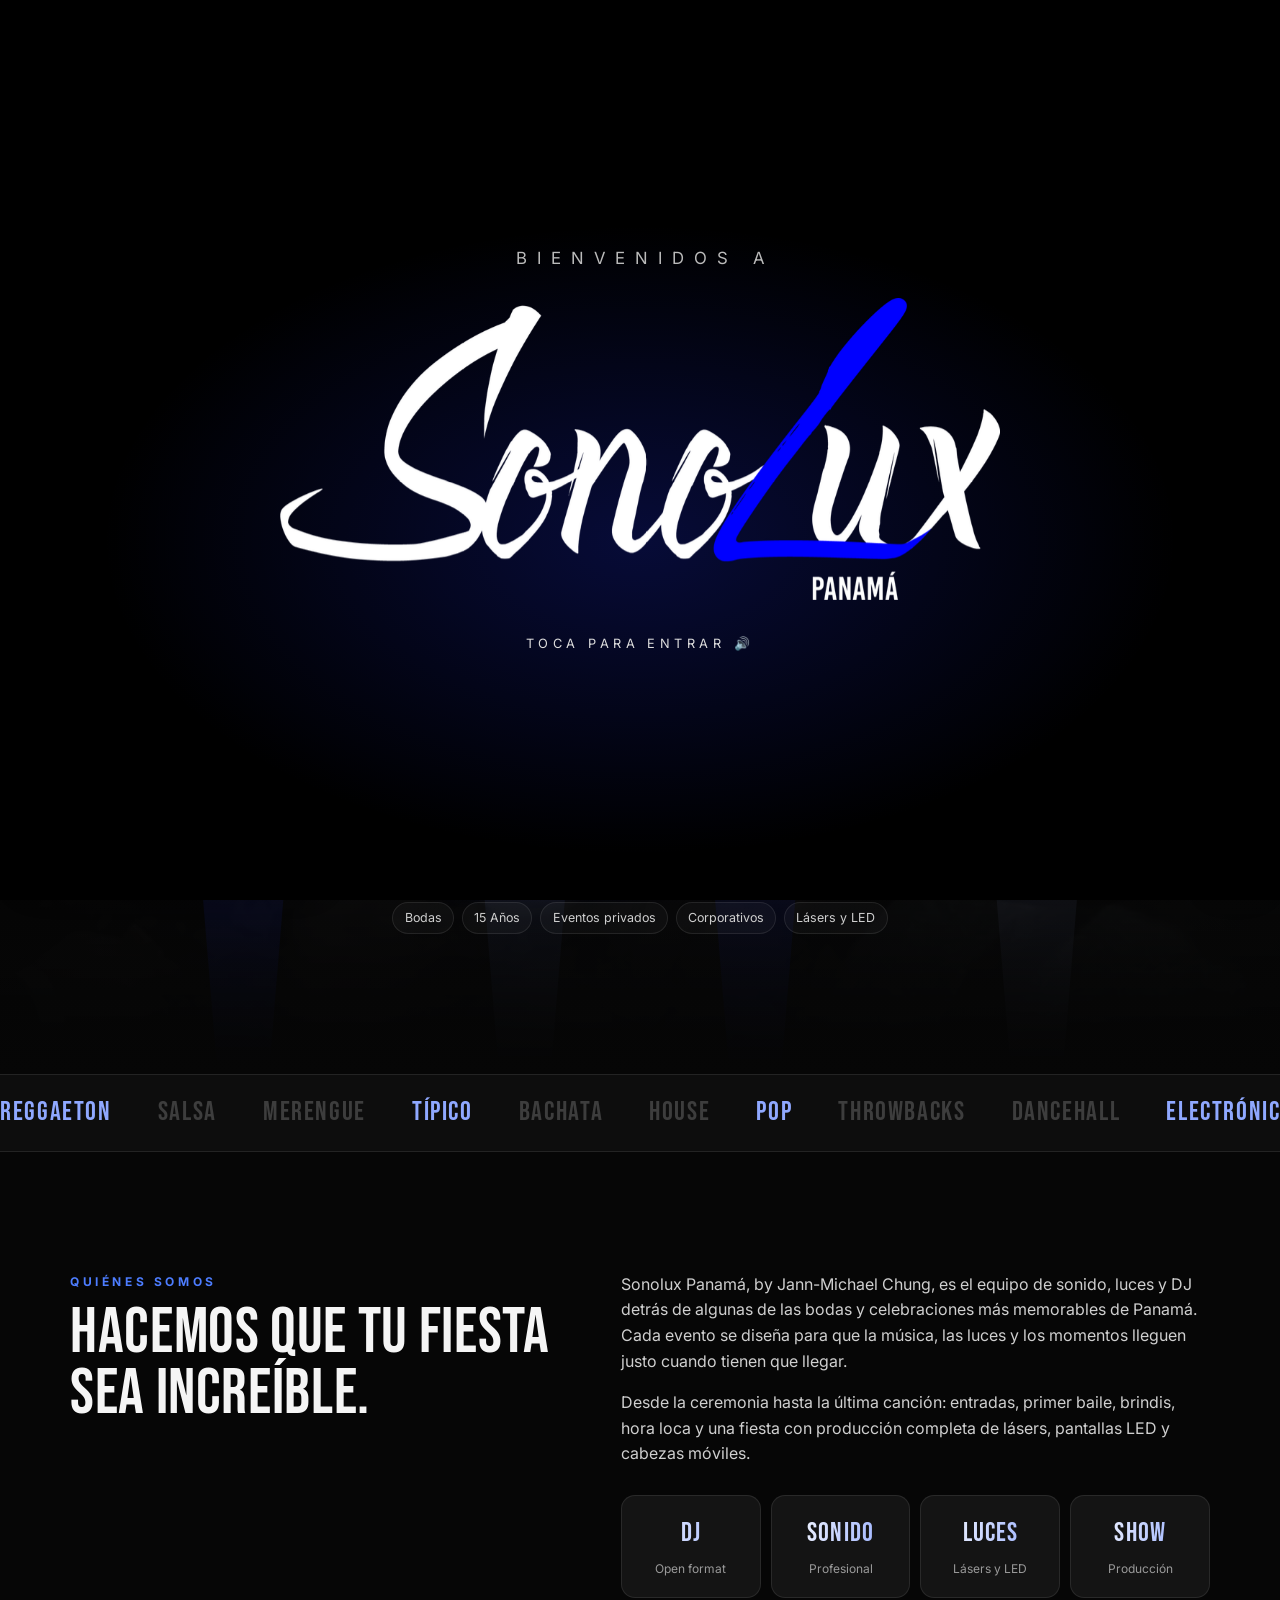
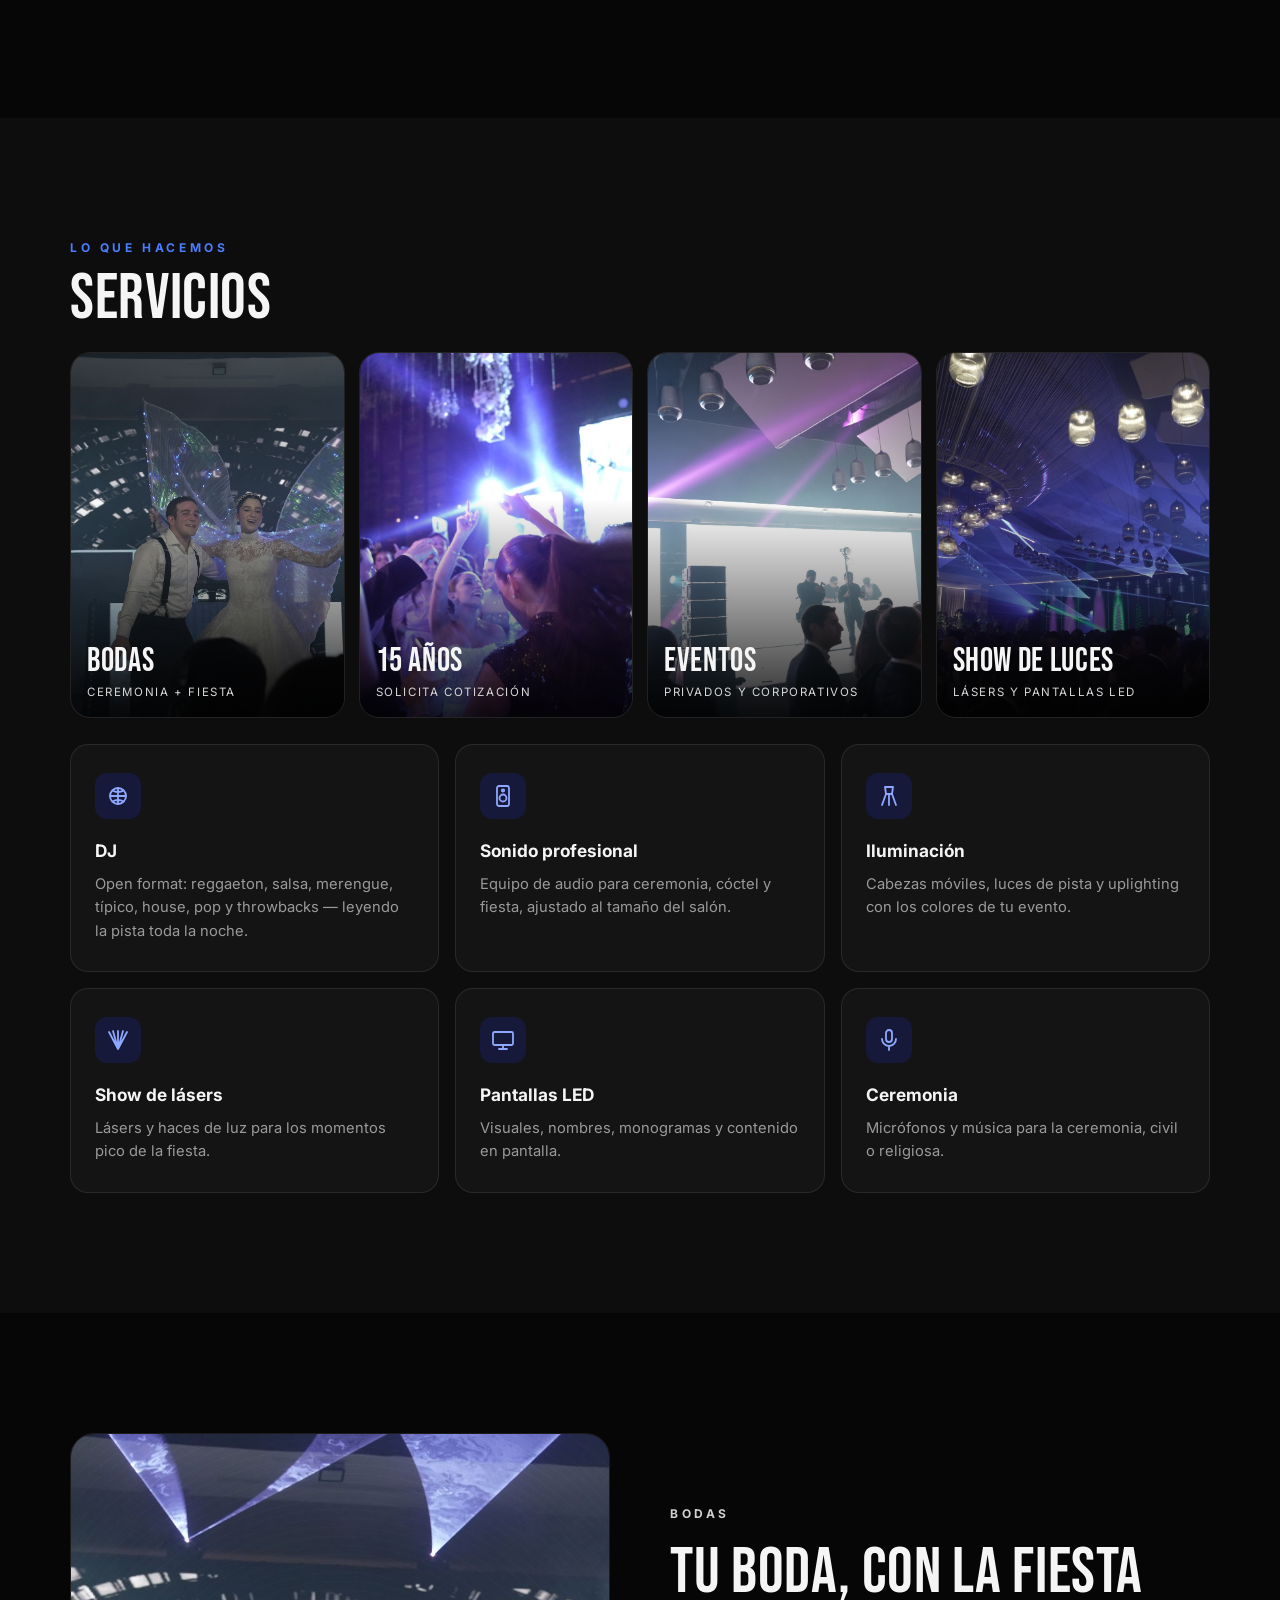
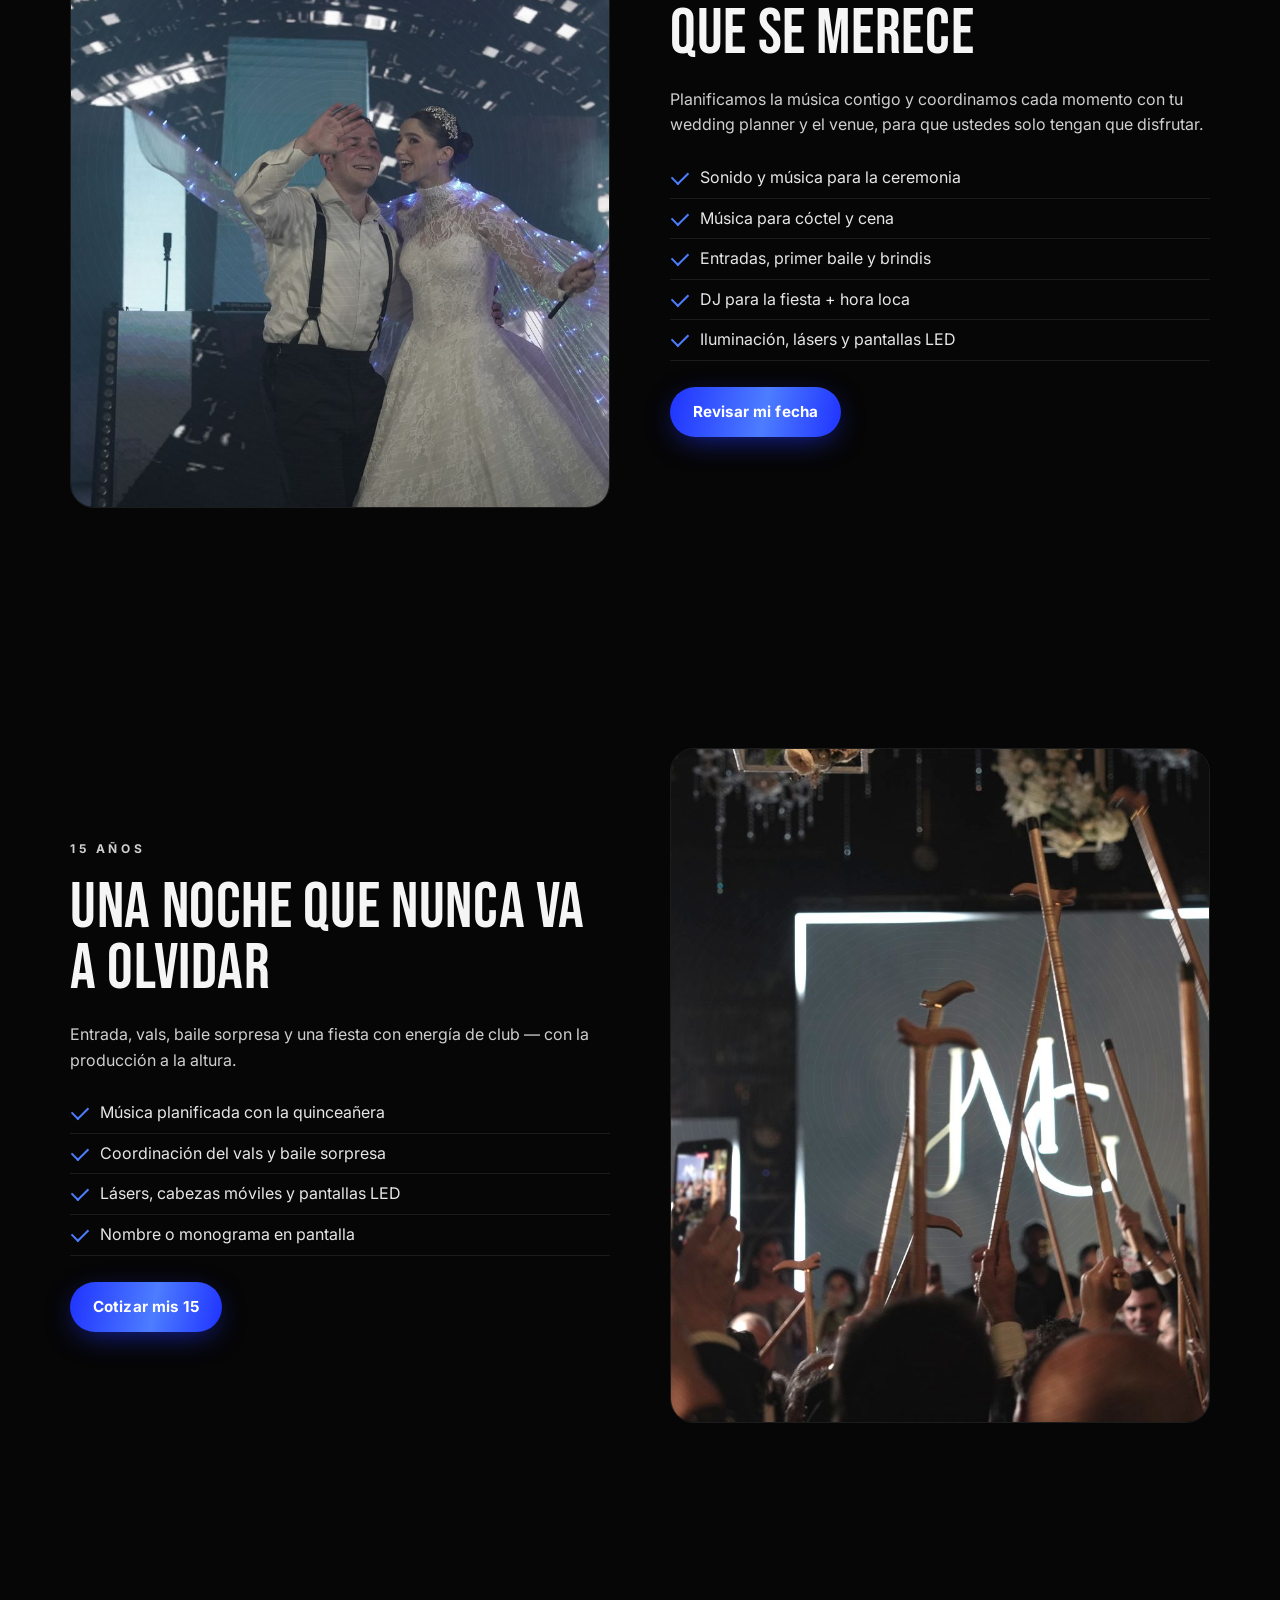
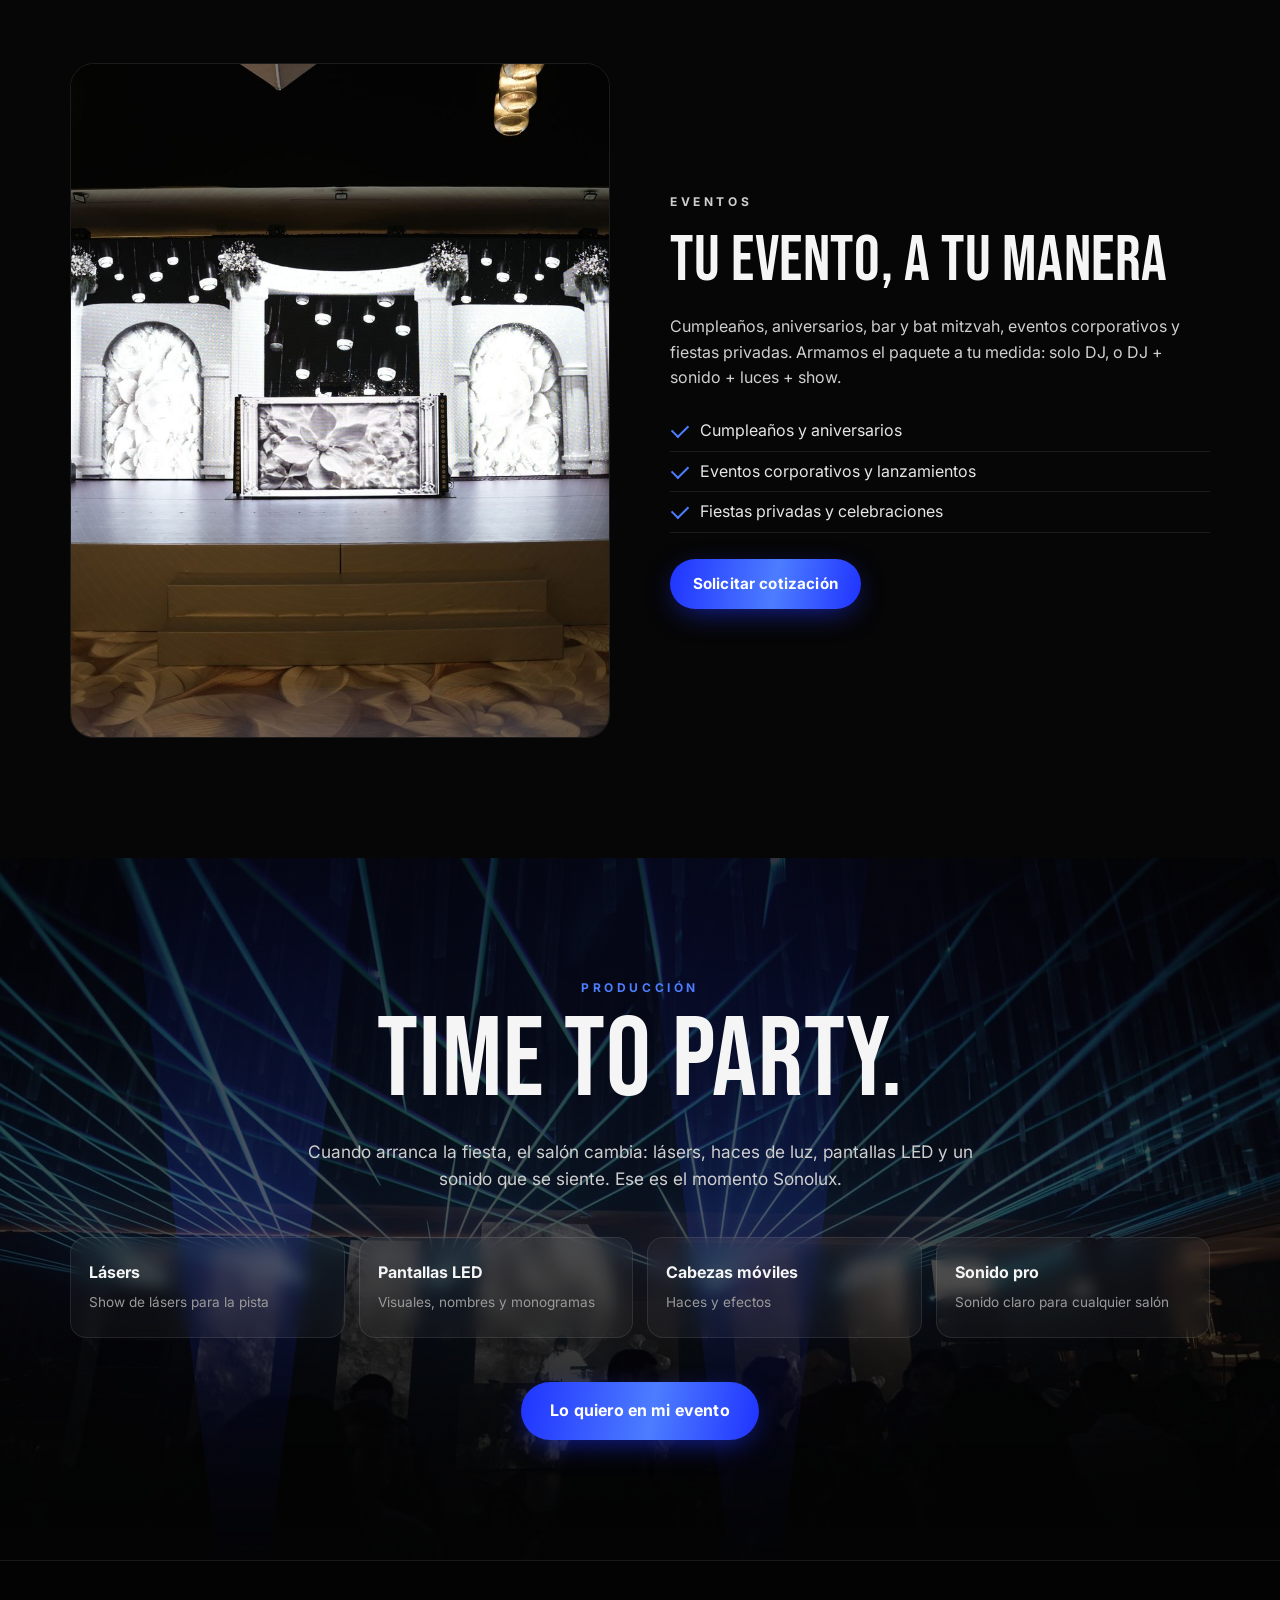
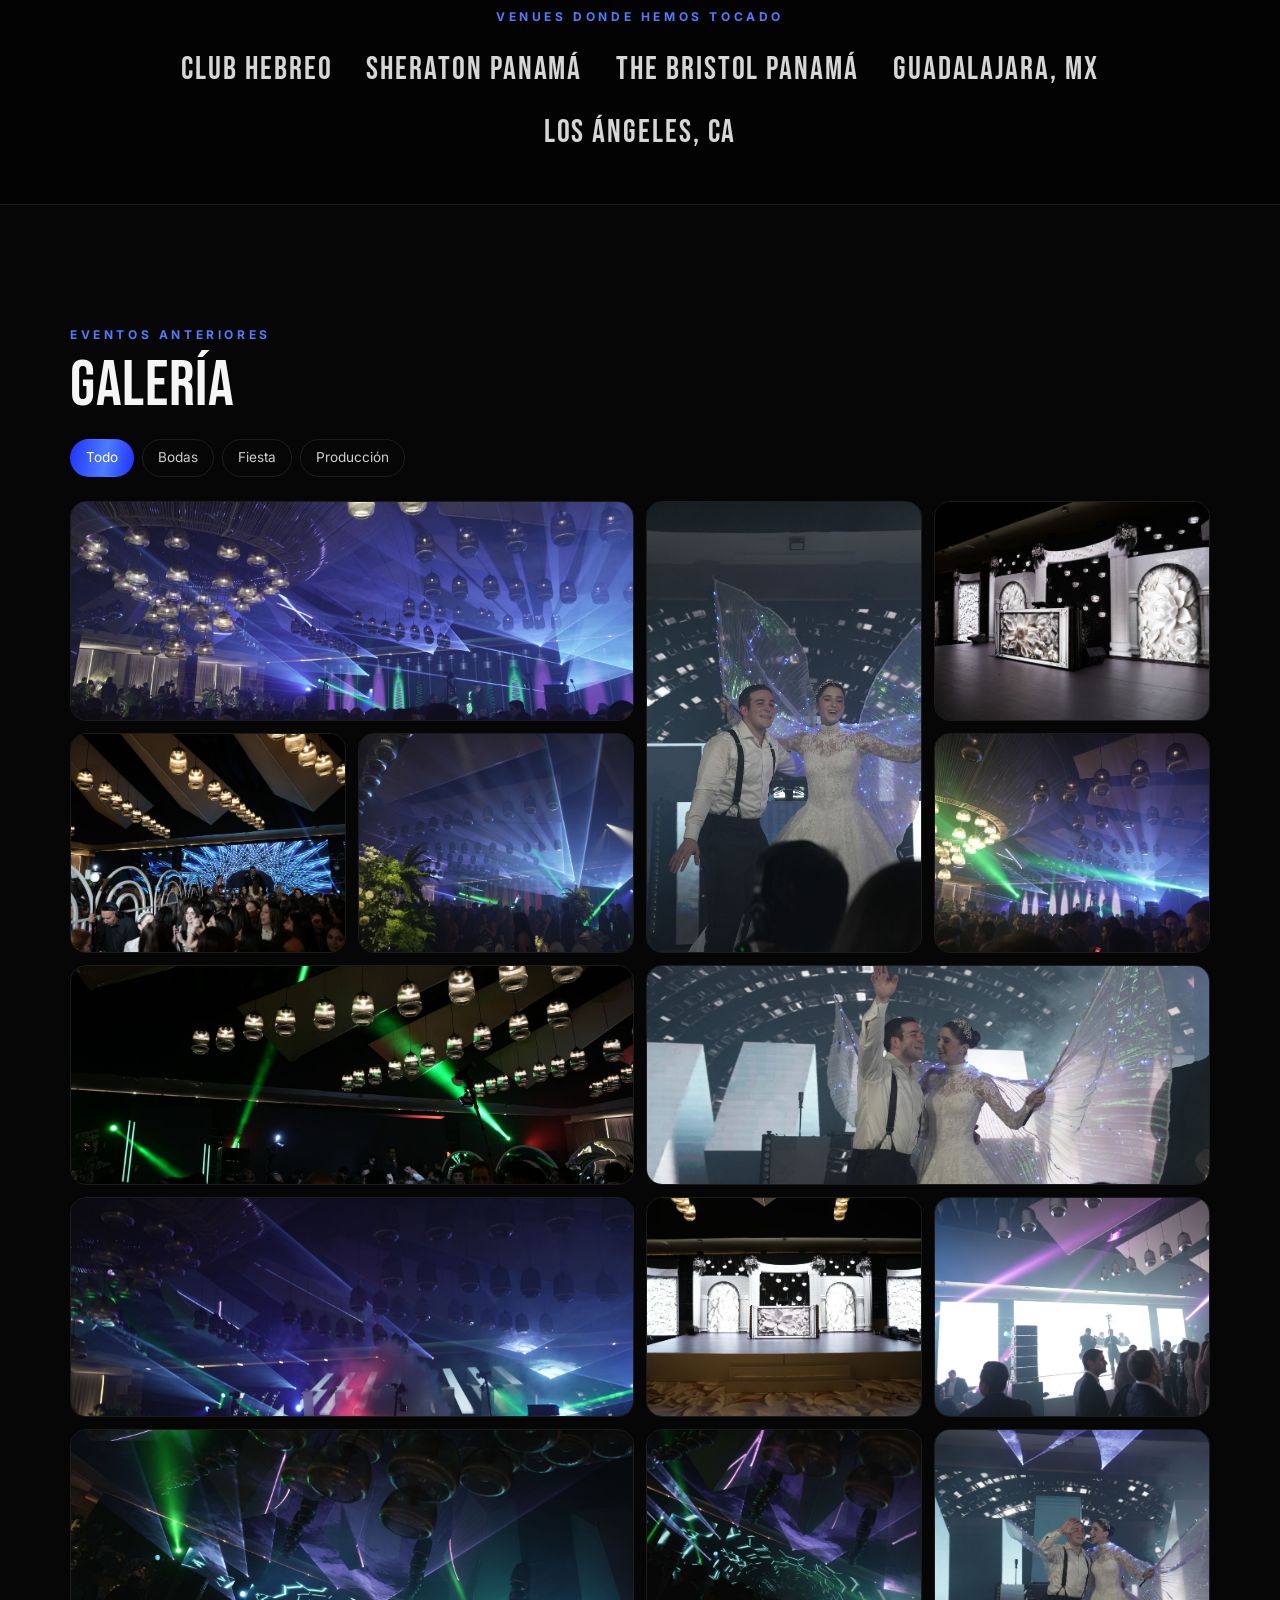
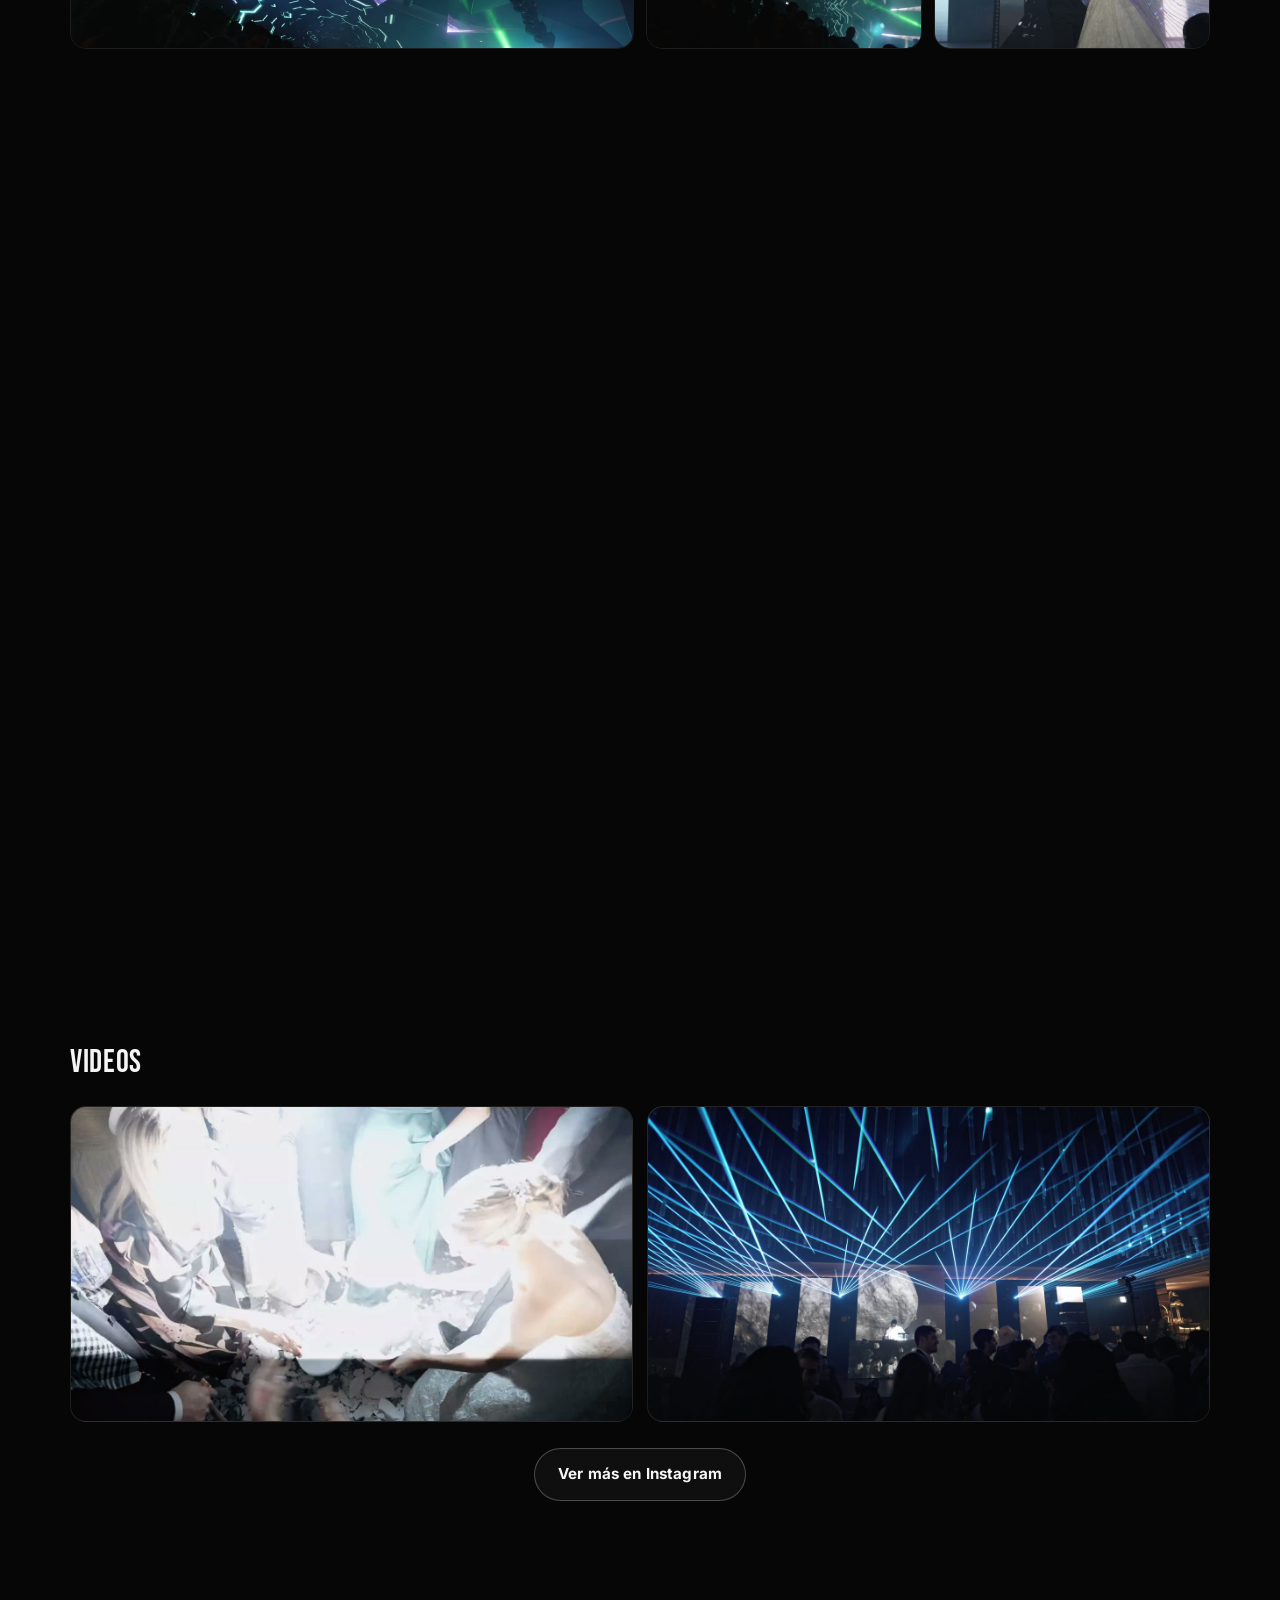
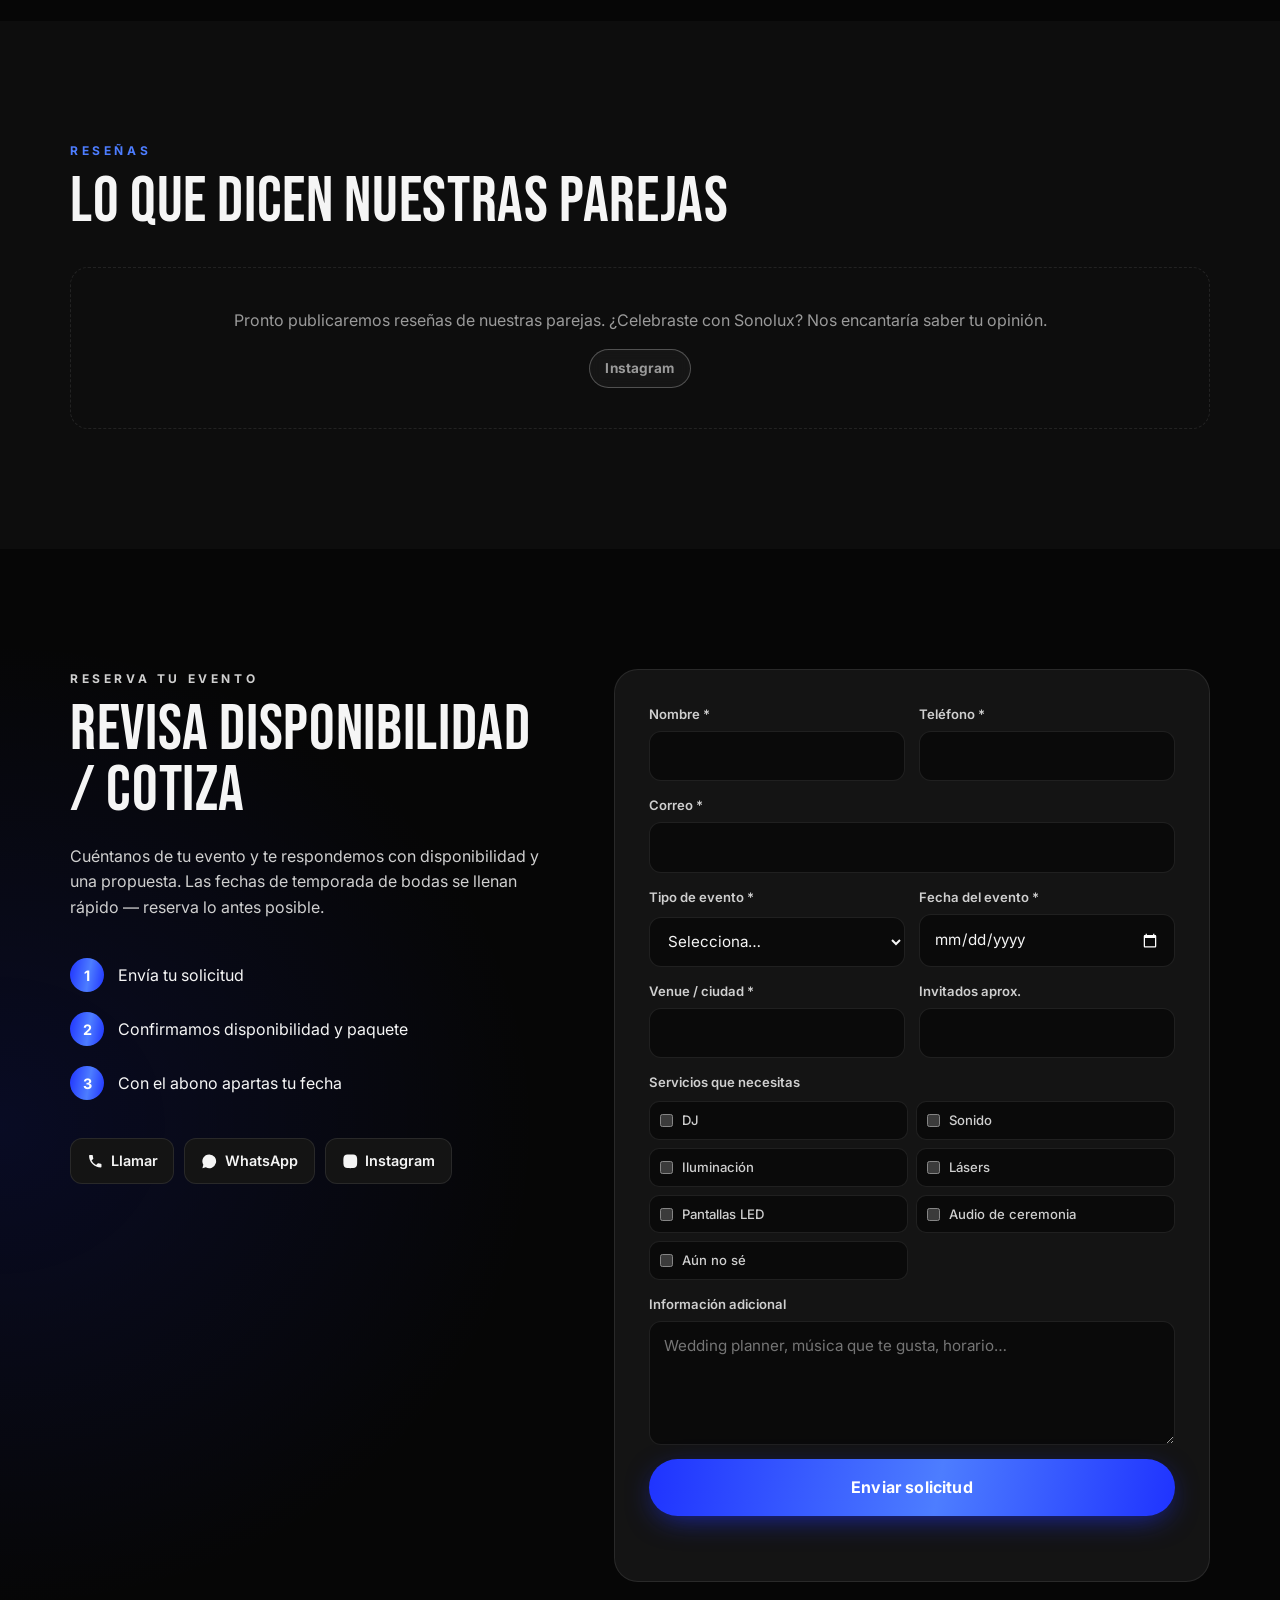
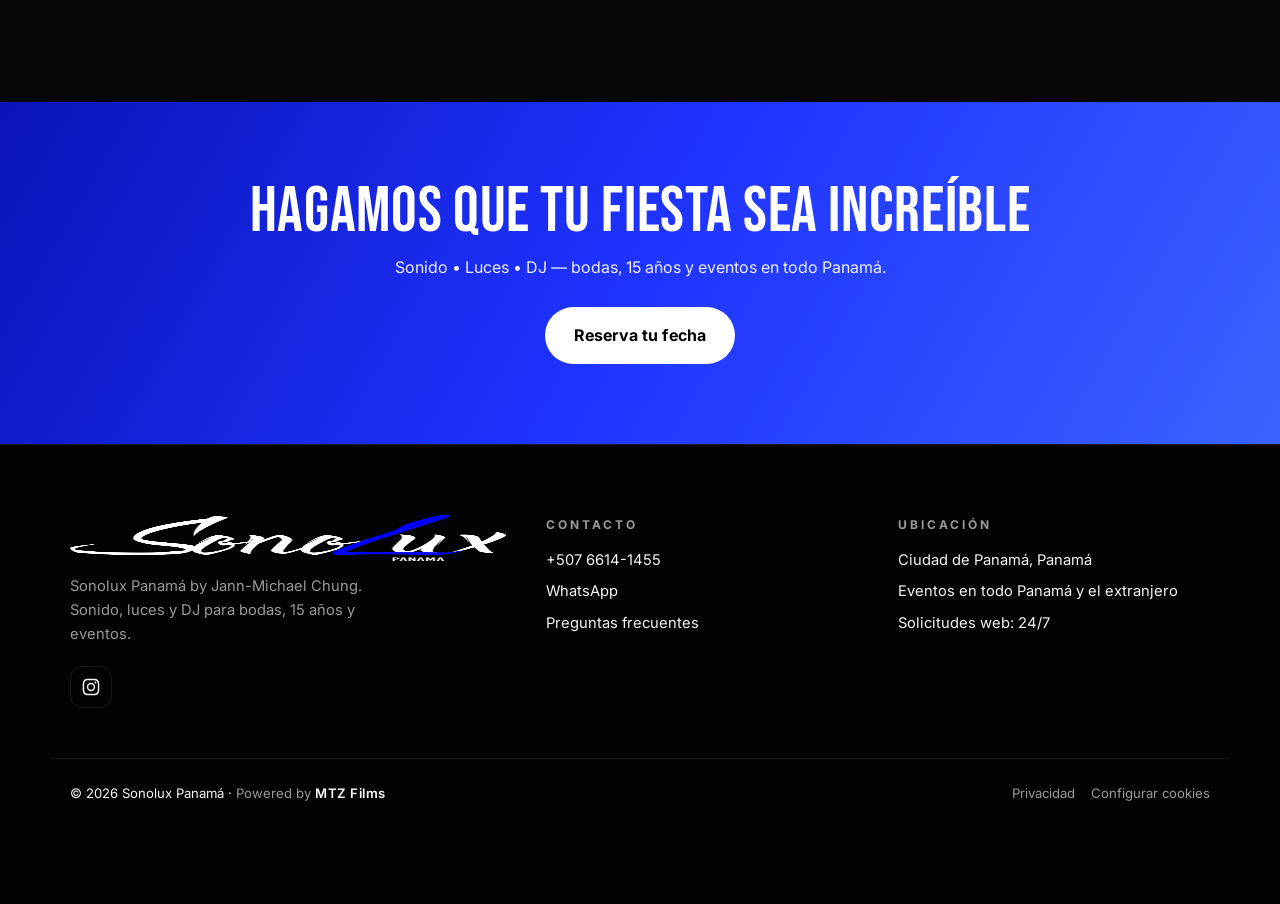
==== commit 9a6d877c: "Hero: Donde inician nuevas historias Co-Authored-By: Claude Opus 5.5 <noreply@anthropic.com>" ====
--- a/index.html
+++ b/index.html
@@ -63,8 +63,8 @@
     <img class="hero-logo" src="media/logo.png" alt="Sonolux Panamá">
     <p class="eyebrow" data-en="Panama • Sound • Lights • DJ">Panamá • Sonido • Luces • DJ</p>
     <h1 class="hero-title">
-      <span class="line" data-en="We make your">Hacemos que tu</span>
-      <span class="line grad" data-en="party unforgettable.">fiesta sea increíble.</span>
+      <span class="line" data-en="Where new">Donde inician</span>
+      <span class="line grad" data-en="stories begin.">nuevas historias.</span>
     </h1>
     <p class="hero-copy" data-en="DJ, professional sound, lighting, lasers and LED screens for weddings, sweet 15s and events in Panama. The dance floor stays full from the first song to the last.">DJ, sonido profesional, iluminación, lásers y pantallas LED para bodas, 15 años y eventos en Panamá. La pista llena desde la primera canción hasta la última.</p>
     <div class="hero-cta">
@@ -91,7 +91,7 @@
   <div class="wrap about-grid">
     <div>
       <p class="kicker" data-en="About us">Quiénes somos</p>
-      <h2 class="h2" data-en="Where new stories begin.">Donde inician nuevas historias.</h2>
+      <h2 class="h2" data-en="We make your party unforgettable.">Hacemos que tu fiesta sea increíble.</h2>
     </div>
     <div class="about-copy">
       <p data-en="Sonolux Panamá, by Jann-Michael Chung, is the sound, lighting and DJ team behind some of the most memorable weddings and celebrations in Panama. Every event is designed so the music, the lights and the moments land exactly when they should.">Sonolux Panamá, by Jann-Michael Chung, es el equipo de sonido, luces y DJ detrás de algunas de las bodas y celebraciones más memorables de Panamá. Cada evento se diseña para que la música, las luces y los momentos lleguen justo cuando tienen que llegar.</p>
